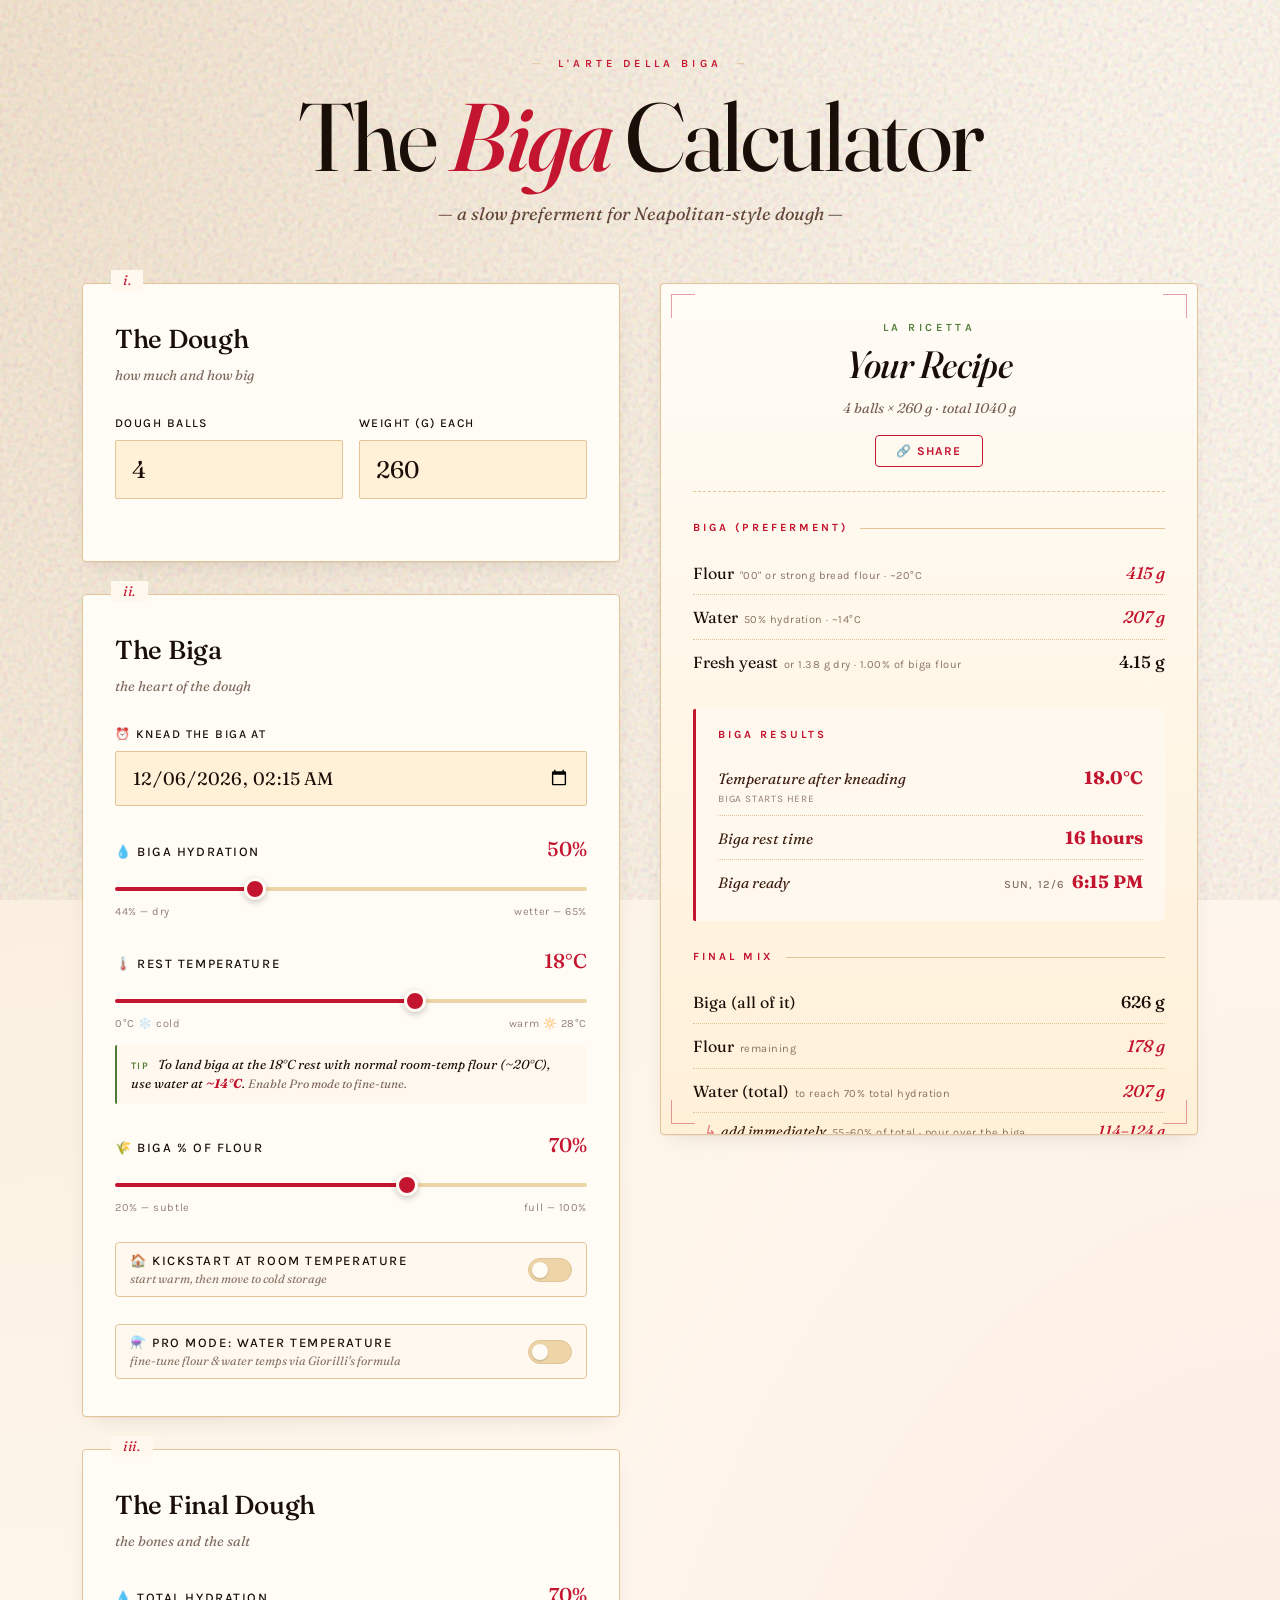
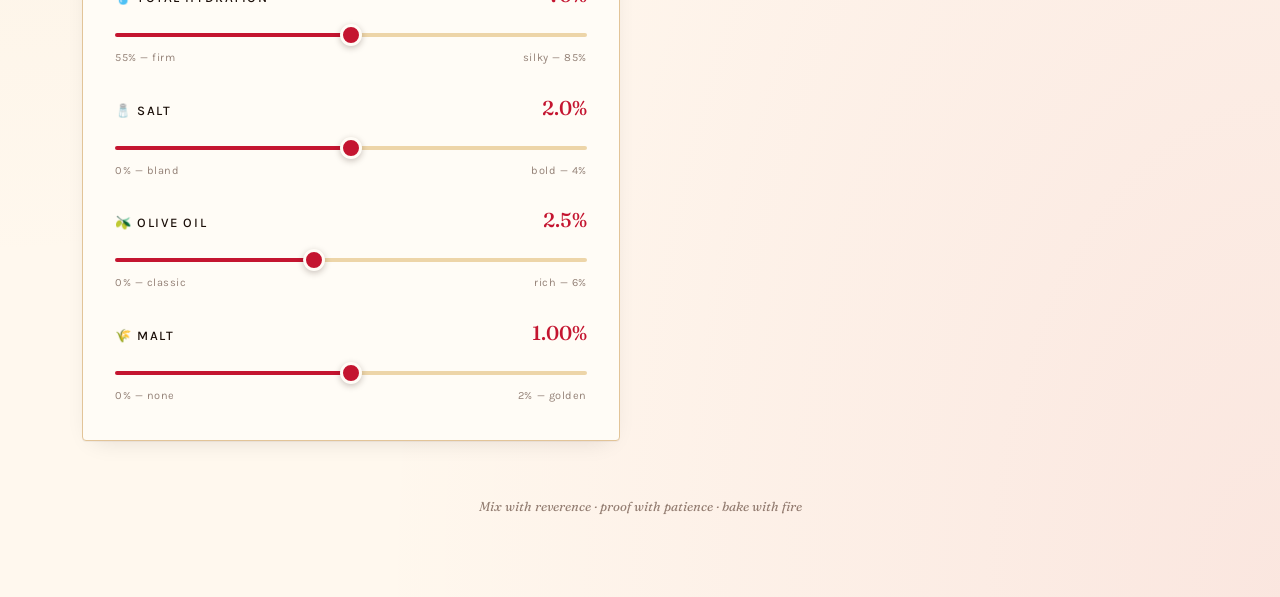
==== index.html @ 3b363340 "Add URL sharing: encode recipe in query string, add Share button - readFromURL() restores all slider" ====
<!DOCTYPE html>
<html lang="en">
<head>
  <meta charset="UTF-8" />
  <meta name="viewport" content="width=device-width, initial-scale=1.0" />
  <title>Biga — Pizza Dough Calculator</title>
  <link rel="preconnect" href="https://fonts.googleapis.com" />
  <link rel="preconnect" href="https://fonts.gstatic.com" crossorigin />
  <link href="https://fonts.googleapis.com/css2?family=Fraunces:ital,opsz,wght@0,9..144,400;0,9..144,500;0,9..144,600;0,9..144,700;0,9..144,900;1,9..144,400&family=Karla:wght@300;400;500;600;700&display=swap" rel="stylesheet" />
  <link rel="stylesheet" href="biga.css" />
</head>
<body>
  <div class="wrap">
    <header>
      <div class="eyebrow">L'Arte della Biga</div>
      <h1>The <em>Biga</em> Calculator</h1>
      <p class="tagline">— a slow preferment for Neapolitan-style dough —</p>
    </header>

    <!-- Mobile tab bar (hidden on desktop) -->
    <div class="mobile-tabs">
      <button class="tab-btn active" data-target="configure">⚙️ Configure</button>
      <button class="tab-btn" data-target="recipe">📋 Recipe</button>
    </div>

    <div class="grid">
      <!-- ============ INPUTS ============ -->
      <div class="tab-pane active" data-pane="configure">
        <!-- Panel 1 -->
        <div class="panel" style="margin-bottom: 32px;">
          <span class="panel-number">i.</span>
          <h2 class="panel-title">The Dough</h2>
          <p class="panel-sub">how much and how big</p>
          <div class="number-row">
            <div class="number-field">
              <label for="balls">Dough balls</label>
              <input type="number" id="balls" value="4" min="1" max="100" />
            </div>
            <div class="number-field">
              <label for="ballWeight">Weight (g) each</label>
              <input type="number" id="ballWeight" value="260" min="100" max="500" />
            </div>
          </div>
        </div>

        <!-- Panel 2 -->
        <div class="panel" style="margin-bottom: 32px;">
          <span class="panel-number">ii.</span>
          <h2 class="panel-title">The Biga</h2>
          <p class="panel-sub">the heart of the dough</p>

          <div class="datetime-field">
            <label for="startTime">⏰ Knead the biga at</label>
            <input type="datetime-local" id="startTime" />
          </div>

          <div class="section">
            <div class="section-label">
              <span class="label-text">💧 Biga Hydration</span>
              <span class="label-value" id="bigaHydVal">50%</span>
            </div>
            <input type="range" id="bigaHyd" min="44" max="65" value="50" step="1" />
            <div class="range-bounds"><span>44% — dry</span><span>wetter — 65%</span></div>
          </div>

          <div class="section">
            <div class="section-label">
              <span class="label-text">🌡️ Rest Temperature</span>
              <span class="label-value" id="tempVal">18°C</span>
            </div>
            <input type="range" id="temp" min="0" max="28" value="18" step="1" />
            <div class="range-bounds"><span>0°C ❄️ cold</span><span>warm 🔆 28°C</span></div>
            <div class="temp-hint" id="tempHint"></div>
          </div>

          <div class="section">
            <div class="section-label">
              <span class="label-text">🌾 Biga % of Flour</span>
              <span class="label-value" id="bigaPctVal">70%</span>
            </div>
            <input type="range" id="bigaPct" min="20" max="100" value="70" step="1" />
            <div class="range-bounds"><span>20% — subtle</span><span>full — 100%</span></div>
          </div>

          <!-- Hybrid: kickstart at RT then move to cold -->
          <div class="section">
            <label class="toggle-row" id="useRTRow" for="useRT">
              <span class="toggle-label">
                🏠 Kickstart at room temperature
                <small>start warm, then move to cold storage</small>
              </span>
              <span class="toggle-switch">
                <input type="checkbox" id="useRT" />
                <span class="slider-bg"></span>
              </span>
            </label>

            <div id="rtControls" class="controls-collapse">
              <div class="section">
                <div class="section-label">
                  <span class="label-text">🏠 Room Temperature</span>
                  <span class="label-value" id="rtTempVal">22°C</span>
                </div>
                <input type="range" id="rtTemp" min="18" max="26" value="22" step="1" />
                <div class="range-bounds"><span>18°C — cooler</span><span>warmer — 26°C</span></div>
              </div>
              <div class="section">
                <div class="section-label">
                  <span class="label-text">⏱️ Hours at Room Temp</span>
                  <span class="label-value" id="rtHoursVal">1.0 h</span>
                </div>
                <input type="range" id="rtHours" min="0.5" max="12" value="1" step="0.5" />
                <div class="range-bounds"><span>30 min — quick</span><span>all night — 12 h</span></div>
              </div>
            </div>
          </div>

          <!-- Pro mode: water temperature (Giorilli formula) -->
          <div class="section">
            <label class="toggle-row pro" id="useProRow" for="usePro">
              <span class="toggle-label">
                ⚗️ Pro mode: water temperature
                <small>fine-tune flour &amp; water temps via Giorilli's formula</small>
              </span>
              <span class="toggle-switch pro">
                <input type="checkbox" id="usePro" />
                <span class="slider-bg"></span>
              </span>
            </label>

            <div id="proControls" class="controls-collapse pro">
              <div class="section">
                <div class="section-label">
                  <span class="label-text">🌡️ Flour Temperature</span>
                  <span class="label-value" id="flourTempVal">20°C</span>
                </div>
                <input type="range" id="flourTemp" min="0" max="30" value="20" step="1" />
                <div class="range-bounds"><span>0°C ❄️</span><span>☀️ 30°C</span></div>
              </div>
              <div class="section">
                <div class="section-label">
                  <span class="label-text">💧 Water Temperature</span>
                  <span class="label-value" id="waterTempVal">17°C</span>
                </div>
                <input type="range" id="waterTemp" min="0" max="40" value="17" step="1" />
                <div class="range-bounds"><span>0°C ❄️ icy</span><span>warm ♨️ 40°C</span></div>
              </div>
              <div class="section">
                <div class="section-label">
                  <span class="label-text">🫧 Fresh Yeast</span>
                  <span class="label-value" id="yeastPctVal">1.0%</span>
                </div>
                <input type="range" id="yeastPct" min="0.3" max="2.0" value="1.0" step="0.05" />
                <div class="range-bounds"><span>0.3% — slow</span><span>active — 2.0%</span></div>
              </div>
              <div class="pro-readout" id="proReadout"></div>
            </div>
          </div>
        </div>

        <!-- Biga Results Preview -->
        <div class="biga-preview">
          <div class="biga-results-title">Biga Results</div>
          <div id="bigaPreviewContent"></div>
        </div>

        <!-- Panel 3 -->
        <div class="panel">
          <span class="panel-number">iii.</span>
          <h2 class="panel-title">The Final Dough</h2>
          <p class="panel-sub">the bones and the salt</p>

          <div class="section">
            <div class="section-label">
              <span class="label-text">💧 Total Hydration</span>
              <span class="label-value" id="totalHydVal">70%</span>
            </div>
            <input type="range" id="totalHyd" min="55" max="85" value="70" step="1" />
            <div class="range-bounds"><span>55% — firm</span><span>silky — 85%</span></div>
          </div>

          <div class="section">
            <div class="section-label">
              <span class="label-text">🧂 Salt</span>
              <span class="label-value" id="saltVal">2.0%</span>
            </div>
            <input type="range" id="salt" min="0" max="4" value="2" step="0.1" />
            <div class="range-bounds"><span>0% — bland</span><span>bold — 4%</span></div>
          </div>

          <div class="section">
            <div class="section-label">
              <span class="label-text">🫒 Olive Oil</span>
              <span class="label-value" id="oilVal">2.5%</span>
            </div>
            <input type="range" id="oil" min="0" max="6" value="2.5" step="0.1" />
            <div class="range-bounds"><span>0% — classic</span><span>rich — 6%</span></div>
          </div>

          <div class="section">
            <div class="section-label">
              <span class="label-text">🌾 Malt</span>
              <span class="label-value" id="maltVal">1.00%</span>
            </div>
            <input type="range" id="malt" min="0" max="2" value="1" step="0.05" />
            <div class="range-bounds"><span>0% — none</span><span>2% — golden</span></div>
          </div>
        </div>
      </div>

      <!-- ============ RECIPE OUTPUT ============ -->
      <div class="recipe tab-pane" data-pane="recipe">
        <span class="ornament tl"></span>
        <span class="ornament tr"></span>
        <span class="ornament bl"></span>
        <span class="ornament br"></span>

        <div class="recipe-header">
          <div class="recipe-eyebrow">La Ricetta</div>
          <div class="recipe-title">Your Recipe</div>
          <div class="recipe-meta" id="recipeMeta">4 balls × 260 g · total 1040 g</div>
          <button class="share-btn" id="shareBtn">🔗 Share</button>
        </div>

        <div class="ingredient-group">
          <div class="group-title">Biga (preferment)</div>
          <div id="bigaList"></div>
        </div>

        <div class="biga-results">
          <div class="biga-results-title">Biga Results</div>
          <div id="bigaResultsContent"></div>
        </div>

        <div class="ingredient-group">
          <div class="group-title">Final Mix</div>
          <div id="finalList"></div>
        </div>

        <div class="timeline">
          <div class="timeline-title">⌁ The Timeline ⌁</div>
          <div id="schedule"></div>
        </div>
      </div>
    </div>

    <footer>
      Mix with reverence · proof with patience · bake with fire
    </footer>
  </div>

  <script src="biga-calc.js"></script>
  <script src="biga.js"></script>
</body>
</html>
---- biga.css ----
:root {
  --cream:        #FFF8EE;
  --cream-soft:   #FFF0D8;
  --paper:        #FFFCF6;
  --espresso:     #1A0E08;
  --espresso-2:   #3D1E10;
  --terracotta:   #C41530;
  --terracotta-d: #9C0E22;
  --olive:        #4E7A35;
  --olive-d:      #3A5C28;
  --tan:          #D4A870;
  --tan-light:    #EDD5A8;
  --rule:         #E2C498;
  --shadow:       0 1px 0 rgba(26, 14, 8, .04), 0 8px 24px -12px rgba(26, 14, 8, .16);
}

* { box-sizing: border-box; margin: 0; padding: 0; }

html, body {
  background: var(--cream);
  color: var(--espresso);
  font-family: 'Karla', sans-serif;
  font-size: 16px;
  line-height: 1.5;
  min-height: 100vh;
  background-image:
    radial-gradient(ellipse at top left, rgba(212, 168, 112, .22), transparent 60%),
    radial-gradient(ellipse at bottom right, rgba(196, 21, 48, .08), transparent 50%);
}

body::before {
  content: '';
  position: fixed;
  inset: 0;
  pointer-events: none;
  z-index: 1;
  background-image: url("data:image/svg+xml,%3Csvg viewBox='0 0 200 200' xmlns='http://www.w3.org/2000/svg'%3E%3Cfilter id='n'%3E%3CfeTurbulence type='fractalNoise' baseFrequency='0.9' numOctaves='2'/%3E%3CfeColorMatrix values='0 0 0 0 0.16 0 0 0 0 0.09 0 0 0 0 0.06 0 0 0 0 0.08 0'/%3E%3C/filter%3E%3Crect width='100%25' height='100%25' filter='url(%23n)'/%3E%3C/svg%3E");
  opacity: .3;
  mix-blend-mode: multiply;
}

.wrap {
  position: relative; z-index: 2;
  max-width: 1180px; margin: 0 auto;
  padding: 56px 32px 80px;
}

/* ---------- Masthead ---------- */
header { text-align: center; margin-bottom: 56px; position: relative; }

.eyebrow {
  font-family: 'Karla', sans-serif;
  font-size: 11px; font-weight: 600;
  letter-spacing: .38em; text-transform: uppercase;
  color: var(--terracotta); margin-bottom: 18px;
}
.eyebrow::before, .eyebrow::after { content: '—'; margin: 0 14px; color: var(--rule); }

h1 {
  font-family: 'Fraunces', serif;
  font-weight: 400;
  font-size: clamp(48px, 8vw, 96px);
  line-height: .95; letter-spacing: -.025em;
  font-variation-settings: 'opsz' 144;
}
h1 em {
  font-style: italic; font-weight: 500;
  color: var(--terracotta);
  font-variation-settings: 'opsz' 144;
}

.tagline {
  font-family: 'Fraunces', serif; font-style: italic;
  font-size: 18px; color: var(--espresso-2);
  margin-top: 18px; opacity: .8;
}

/* ---------- Layout ---------- */
.grid {
  display: grid; grid-template-columns: 1fr 1fr;
  gap: 40px; align-items: start;
}
@media (max-width: 880px) {
  .grid { grid-template-columns: 1fr; gap: 32px; }
  .wrap { padding: 40px 20px 60px; }
  /* Pull the wrap flush to the top so the sticky tab bar meets the edge */
  .wrap { padding-top: 0; }
}

/* ---------- Panels ---------- */
.panel {
  background: var(--paper);
  border: 1px solid var(--rule);
  border-radius: 4px;
  padding: 36px 32px;
  box-shadow: var(--shadow);
  position: relative;
}
.panel-number {
  position: absolute; top: -14px; left: 28px;
  background: var(--cream); padding: 0 12px;
  font-family: 'Fraunces', serif; font-style: italic;
  font-size: 14px; color: var(--terracotta); letter-spacing: .05em;
}
.panel-title {
  font-family: 'Fraunces', serif; font-weight: 500;
  font-size: 26px; letter-spacing: -.01em; margin-bottom: 6px;
}
.panel-sub {
  font-family: 'Fraunces', serif; font-style: italic;
  font-size: 14px; color: var(--espresso-2);
  opacity: .65; margin-bottom: 28px;
}
.section { margin-bottom: 26px; }
.section:last-child { margin-bottom: 0; }
.section-label {
  display: flex; justify-content: space-between; align-items: baseline;
  margin-bottom: 10px;
}
.label-text {
  font-family: 'Karla', sans-serif; font-weight: 500;
  font-size: 13px; text-transform: uppercase; letter-spacing: .12em;
  color: var(--espresso);
}
.label-value {
  font-family: 'Fraunces', serif; font-weight: 500;
  font-size: 20px; color: var(--terracotta);
  font-variation-settings: 'opsz' 18;
}

/* number / datetime inputs */
.number-row {
  display: grid; grid-template-columns: 1fr 1fr;
  gap: 16px; margin-bottom: 26px;
}
.number-field label, .datetime-field label {
  display: block;
  font-family: 'Karla', sans-serif; font-weight: 500;
  font-size: 12px; text-transform: uppercase; letter-spacing: .12em;
  color: var(--espresso); margin-bottom: 8px;
}
.number-field input, .datetime-field input {
  width: 100%;
  background: var(--cream-soft);
  border: 1px solid var(--rule);
  border-radius: 2px;
  padding: 14px 16px;
  font-family: 'Fraunces', serif;
  color: var(--espresso);
  transition: border-color .2s, background .2s;
  color-scheme: light;
}
.number-field input { font-size: 24px; font-variation-settings: 'opsz' 24; }
.datetime-field { margin-bottom: 28px; }
.datetime-field input { font-size: 18px; font-variation-settings: 'opsz' 18; }
.number-field input:focus, .datetime-field input:focus {
  outline: none; border-color: var(--terracotta); background: var(--paper);
}

/* sliders */
input[type="range"] {
  -webkit-appearance: none; appearance: none;
  width: 100%; height: 4px;
  background: linear-gradient(
    to right,
    var(--terracotta) 0%,
    var(--terracotta) var(--fill, 50%),
    var(--tan-light) var(--fill, 50%),
    var(--tan-light) 100%
  );
  border-radius: 2px;
  outline: none; cursor: pointer;
}
input[type="range"]::-webkit-slider-thumb {
  -webkit-appearance: none; appearance: none;
  width: 22px; height: 22px; border-radius: 50%;
  background: var(--terracotta); border: 3px solid var(--paper);
  box-shadow: 0 2px 6px rgba(42, 24, 16, .25);
  cursor: grab; transition: transform .15s;
}
input[type="range"]::-webkit-slider-thumb:active { cursor: grabbing; transform: scale(1.12); }
input[type="range"]::-moz-range-thumb {
  width: 22px; height: 22px; border-radius: 50%;
  background: var(--terracotta); border: 3px solid var(--paper);
  box-shadow: 0 2px 6px rgba(42, 24, 16, .25); cursor: grab;
}
.range-bounds {
  display: flex; justify-content: space-between; margin-top: 6px;
  font-family: 'Karla', sans-serif; font-size: 11px;
  color: var(--espresso-2); opacity: .55; letter-spacing: .05em;
}

/* ---------- Toggle switches ---------- */
.toggle-row {
  display: flex; justify-content: space-between; align-items: center;
  padding: 10px 14px;
  background: var(--cream);
  border: 1px solid var(--rule);
  border-radius: 4px;
  cursor: pointer;
  margin-bottom: 0;
  transition: background .2s, border-color .2s;
}
.toggle-row:hover { background: var(--cream-soft); }
.toggle-row.is-on {
  background: var(--cream-soft);
  border-color: var(--terracotta);
  border-bottom-left-radius: 0;
  border-bottom-right-radius: 0;
  border-bottom: 1px dotted var(--rule);
}
.toggle-row.pro.is-on {
  border-color: var(--olive);
}
.toggle-label {
  font-family: 'Karla', sans-serif; font-weight: 500;
  font-size: 13px; text-transform: uppercase; letter-spacing: .12em;
  color: var(--espresso); pointer-events: none; line-height: 1.2;
}
.toggle-label small {
  display: block;
  font-family: 'Fraunces', serif; font-style: italic;
  text-transform: none; letter-spacing: 0; font-weight: 400;
  font-size: 12px; color: var(--espresso-2); opacity: .6;
  margin-top: 3px;
}
.toggle-switch {
  position: relative; display: inline-block;
  width: 44px; height: 24px; flex-shrink: 0;
}
.toggle-switch input { opacity: 0; width: 0; height: 0; }
.toggle-switch .slider-bg {
  position: absolute; inset: 0;
  background: var(--tan-light);
  border: 1px solid var(--rule);
  border-radius: 24px;
  cursor: pointer;
  transition: background .25s, border-color .25s;
}
.toggle-switch .slider-bg::before {
  content: ''; position: absolute;
  height: 16px; width: 16px;
  left: 3px; top: 3px;
  background: var(--paper);
  border-radius: 50%;
  transition: transform .25s;
  box-shadow: 0 1px 2px rgba(0, 0, 0, .2);
}
.toggle-switch input:checked + .slider-bg {
  background: var(--terracotta);
  border-color: var(--terracotta-d);
}
.toggle-switch.pro input:checked + .slider-bg {
  background: var(--olive);
  border-color: var(--olive-d);
}
.toggle-switch input:checked + .slider-bg::before {
  transform: translateX(20px);
}

.controls-collapse {
  max-height: 0;
  overflow: hidden;
  opacity: 0;
  transition: max-height .35s ease, opacity .25s ease, padding .25s, margin .25s, border .25s;
  border: 1px solid transparent;
  border-top: none;
  margin-top: 0;
}
.controls-collapse.visible {
  max-height: 800px;
  opacity: 1;
  padding: 16px 18px 14px;
  background: var(--cream-soft);
  border: 1px solid var(--terracotta);
  border-top: none;
  border-bottom-left-radius: 4px;
  border-bottom-right-radius: 4px;
}
.controls-collapse.pro.visible {
  border-color: var(--olive);
}
.controls-collapse .section { margin-bottom: 16px; }
.controls-collapse .section:last-child { margin-bottom: 0; }

/* Pro mode readout */
.pro-readout {
  background: var(--paper);
  border-left: 2px solid var(--olive);
  padding: 14px 16px;
  border-radius: 2px;
  font-family: 'Fraunces', serif;
  font-size: 13px;
  color: var(--espresso);
  line-height: 1.55;
}
.pro-readout .label {
  font-family: 'Karla', sans-serif;
  font-weight: 600;
  font-size: 10px;
  text-transform: uppercase;
  letter-spacing: .12em;
  color: var(--olive);
  display: block;
  margin-bottom: 2px;
}
.pro-readout .value {
  font-weight: 600;
  color: var(--terracotta);
  font-style: italic;
}
.pro-readout .note {
  font-size: 12px;
  font-style: italic;
  color: var(--espresso-2);
  opacity: .8;
}
.pro-readout > div + div {
  margin-top: 10px;
  padding-top: 10px;
  border-top: 1px dotted var(--rule);
}

/* Inline tip under Rest Temp (visible when Pro mode is off) */
.temp-hint {
  margin-top: 12px;
  padding: 10px 14px;
  background: var(--cream);
  border-left: 2px solid var(--olive);
  border-radius: 2px;
  font-family: 'Fraunces', serif;
  font-style: italic;
  font-size: 13px;
  color: var(--espresso);
  line-height: 1.5;
}
.temp-hint .label {
  font-family: 'Karla', sans-serif;
  font-weight: 600;
  font-size: 10px;
  text-transform: uppercase;
  letter-spacing: .14em;
  color: var(--olive);
  margin-right: 6px;
  font-style: normal;
}
.temp-hint .value {
  font-weight: 700;
  color: var(--terracotta);
  font-style: italic;
}
.temp-hint .muted {
  color: var(--espresso-2);
  opacity: .65;
  font-size: 12px;
}

/* ---------- Recipe Card ---------- */
.recipe {
  background: linear-gradient(180deg, var(--paper) 0%, var(--cream-soft) 100%);
  border: 1px solid var(--rule);
  border-radius: 4px;
  padding: 36px 32px;
  box-shadow: var(--shadow);
  position: sticky; top: 24px;
  max-height: calc(100vh - 48px);
  overflow-y: auto;
  overscroll-behavior: contain;
}
.recipe::-webkit-scrollbar       { width: 4px; }
.recipe::-webkit-scrollbar-track { background: transparent; }
.recipe::-webkit-scrollbar-thumb { background: var(--tan-light); border-radius: 2px; }
.recipe::-webkit-scrollbar-thumb:hover { background: var(--terracotta); }
@media (max-width: 880px) { .recipe { position: static; max-height: none; overflow-y: visible; } }

.recipe-header {
  text-align: center; padding-bottom: 24px; margin-bottom: 28px;
  border-bottom: 1px dashed var(--rule); position: relative;
}
.recipe-eyebrow {
  font-family: 'Karla', sans-serif; font-size: 11px; font-weight: 600;
  letter-spacing: .32em; text-transform: uppercase;
  color: var(--olive); margin-bottom: 10px;
}
.recipe-title {
  font-family: 'Fraunces', serif; font-style: italic; font-weight: 500;
  font-size: 38px; line-height: 1; letter-spacing: -.015em;
  color: var(--espresso); font-variation-settings: 'opsz' 144;
}
.recipe-meta {
  margin-top: 14px; font-family: 'Fraunces', serif; font-style: italic;
  font-size: 14px; color: var(--espresso-2); opacity: .7;
}
.share-btn {
  margin-top: 16px;
  padding: 8px 20px;
  background: transparent;
  border: 1.5px solid var(--terracotta);
  border-radius: 4px;
  color: var(--terracotta);
  font-family: 'Karla', sans-serif;
  font-size: 12px;
  font-weight: 700;
  letter-spacing: .10em;
  text-transform: uppercase;
  cursor: pointer;
  transition: background .15s, color .15s;
}
.share-btn:hover {
  background: var(--terracotta);
  color: var(--paper);
}

.ingredient-group { margin-bottom: 26px; }
.group-title {
  font-family: 'Karla', sans-serif; font-weight: 700;
  font-size: 11px; text-transform: uppercase; letter-spacing: .28em;
  color: var(--terracotta); margin-bottom: 14px;
  display: flex; align-items: center; gap: 12px;
}
.group-title::after { content: ''; flex: 1; height: 1px; background: var(--rule); }

.ing-row {
  display: flex; justify-content: space-between; align-items: baseline;
  padding: 9px 0; border-bottom: 1px dotted var(--rule);
  font-family: 'Fraunces', serif;
}
.ing-row:last-child { border-bottom: none; }
.ing-name { font-size: 16px; color: var(--espresso); }
.ing-name small {
  font-family: 'Karla', sans-serif; font-style: normal;
  font-size: 11px; color: var(--espresso-2);
  opacity: .6; letter-spacing: .04em; margin-left: 6px;
}
.ing-amount {
  font-weight: 500; font-size: 17px; color: var(--espresso);
  font-variation-settings: 'opsz' 17;
}
.ing-amount em { font-style: italic; color: var(--terracotta); }

/* Sub-rows */
.ing-row.ing-sub {
  padding: 7px 0 7px 28px;
  position: relative;
  border-bottom: 1px dotted var(--rule);
}
.ing-row.ing-sub::before {
  content: '↳'; position: absolute;
  left: 10px; top: 7px;
  color: var(--terracotta); opacity: .55;
  font-family: 'Fraunces', serif; font-style: italic; font-size: 15px;
}
.ing-row.ing-sub .ing-name {
  font-size: 14px; color: var(--espresso-2); font-style: italic;
}
.ing-row.ing-sub .ing-name small { font-style: normal; }
.ing-row.ing-sub .ing-amount { font-size: 15px; }

/* ---------- Biga Results blocks ---------- */
.biga-results, .biga-preview {
  border-left: 3px solid var(--terracotta);
  border-radius: 2px;
  padding: 18px 22px;
}
.biga-results { background: var(--cream); margin-bottom: 28px; }
.biga-preview {
  background: var(--paper);
  border: 1px solid var(--rule);
  border-left: 3px solid var(--terracotta);
  border-radius: 4px;
  margin-bottom: 32px;
  box-shadow: var(--shadow);
}
.biga-results-title {
  font-family: 'Karla', sans-serif; font-weight: 700;
  font-size: 11px; text-transform: uppercase; letter-spacing: .28em;
  color: var(--terracotta); margin-bottom: 12px;
}
.biga-results-row {
  display: flex; justify-content: space-between; align-items: baseline;
  padding: 8px 0;
}
.biga-results-row + .biga-results-row {
  border-top: 1px dotted var(--rule);
}
.biga-results-row.is-total {
  border-top: 1px solid var(--rule);
  margin-top: 4px;
  padding-top: 12px;
}
.br-label {
  font-family: 'Fraunces', serif; font-style: italic;
  font-size: 15px; color: var(--espresso-2);
}
.br-label small {
  font-family: 'Karla', sans-serif; font-style: normal;
  font-size: 10px; color: var(--espresso-2);
  opacity: .55; letter-spacing: .08em; text-transform: uppercase;
  display: block; margin-top: 2px;
}
.br-value {
  font-family: 'Fraunces', serif; font-weight: 500;
  font-size: 18px; color: var(--espresso);
  font-variation-settings: 'opsz' 18; text-align: right;
}
.br-value .strong { font-weight: 700; color: var(--terracotta); }
.br-value .muted {
  font-family: 'Karla', sans-serif; font-size: 11px;
  color: var(--espresso-2); opacity: .65;
  text-transform: uppercase; letter-spacing: .1em;
  margin-right: 4px;
}

/* Timeline */
.timeline {
  background: var(--cream);
  border: 1px dashed var(--rule);
  border-radius: 4px;
  padding: 22px 24px;
  margin-top: 8px;
}
.timeline-title {
  font-family: 'Karla', sans-serif; font-weight: 700;
  font-size: 11px; text-transform: uppercase; letter-spacing: .28em;
  color: var(--olive); margin-bottom: 14px; text-align: center;
}
.step {
  display: grid; grid-template-columns: 28px 1fr auto;
  gap: 12px; padding: 12px 0; align-items: baseline;
}
.step + .step { border-top: 1px dotted var(--rule); }
.step-num {
  font-size: 20px;
  line-height: 1;
  text-align: center;
  padding-top: 1px;
}
.step-text {
  font-family: 'Fraunces', serif; font-size: 14.5px;
  color: var(--espresso); line-height: 1.45;
}
.step-time { text-align: right; white-space: nowrap; line-height: 1.3; }
.step-time .day {
  display: block;
  font-family: 'Karla', sans-serif; font-size: 10px; font-weight: 600;
  text-transform: uppercase; letter-spacing: .12em;
  color: var(--olive);
}
.step-time .clock {
  display: block;
  font-family: 'Fraunces', serif; font-weight: 600;
  font-size: 15px; color: var(--espresso);
  font-variation-settings: 'opsz' 15;
}

footer {
  text-align: center; margin-top: 56px;
  font-family: 'Fraunces', serif; font-style: italic;
  font-size: 13px; color: var(--espresso-2); opacity: .55;
}

/* ---------- Mobile tabs ---------- */
.mobile-tabs { display: none; }

/* Hide the left-column biga-preview on desktop — the sticky card already shows it */
@media (min-width: 881px) {
  .biga-preview { display: none; }
}

@media (max-width: 880px) {
  /* Shrink the header and add top padding (wrap has none, header sits below sticky tab) */
  header { margin-bottom: 28px; padding-top: 24px; }
  h1 { font-size: clamp(36px, 10vw, 96px); line-height: 1; }
  .eyebrow { margin-bottom: 10px; }
  .tagline { font-size: 15px; margin-top: 10px; }

  /* Tab bar — sticky at top on mobile */
  .mobile-tabs {
    display: flex;
    position: sticky;
    top: 0;
    z-index: 100;
    margin-bottom: 24px;
    border: 1px solid var(--rule);
    border-radius: 0 0 6px 6px;   /* flat top when stuck to edge */
    border-top: none;
    overflow: hidden;
    box-shadow: 0 2px 8px rgba(26, 14, 8, .12);
  }
  .tab-btn {
    flex: 1;
    padding: 14px 12px;
    background: var(--paper);
    border: none;
    font-family: 'Karla', sans-serif;
    font-weight: 600;
    font-size: 13px;
    text-transform: uppercase;
    letter-spacing: .10em;
    color: var(--espresso-2);
    cursor: pointer;
    transition: background .2s, color .2s;
    -webkit-tap-highlight-color: transparent;
  }
  .tab-btn + .tab-btn { border-left: 1px solid var(--rule); }
  .tab-btn.active { background: var(--terracotta); color: var(--paper); }

  /* Show/hide panes */
  .tab-pane { display: none !important; }
  .tab-pane.active { display: block !important; }

  /* Recipe card: remove desktop sticky/scroll styles */
  .recipe { max-height: none; overflow-y: visible; }

  /* Timeline steps: stack time below text on narrow screens */
  .step { grid-template-columns: 28px 1fr; grid-template-rows: auto auto; }
  .step-time {
    grid-column: 2;
    text-align: left;
    display: flex; gap: 8px; align-items: baseline;
    margin-top: 2px;
  }
  .step-time .day { display: inline; }
  .step-time .clock { font-size: 13px; }

  /* Tighter panel padding */
  .panel { padding: 28px 20px; }

  /* Compact toggle rows on mobile */
  .toggle-row { padding: 8px 12px; }
  .toggle-label { font-size: 12px; letter-spacing: .08em; }
  .toggle-label small { display: none; }   /* hide subtitle — emoji + title is enough */

  /* Compact expanded sections on mobile */
  .controls-collapse.visible { padding: 12px 14px 10px; }
  .controls-collapse .section { margin-bottom: 12px; }

  /* Smaller value readout inside collapsed sections */
  .controls-collapse .label-value { font-size: 17px; }
}

/* corner ornaments */
.ornament {
  position: absolute; width: 24px; height: 24px;
  border: 1px solid var(--terracotta); opacity: .4;
}
.ornament.tl { top: 10px; left: 10px; border-right: none; border-bottom: none; }
.ornament.tr { top: 10px; right: 10px; border-left: none; border-bottom: none; }
.ornament.bl { bottom: 10px; left: 10px; border-right: none; border-top: none; }
.ornament.br { bottom: 10px; right: 10px; border-left: none; border-top: none; }
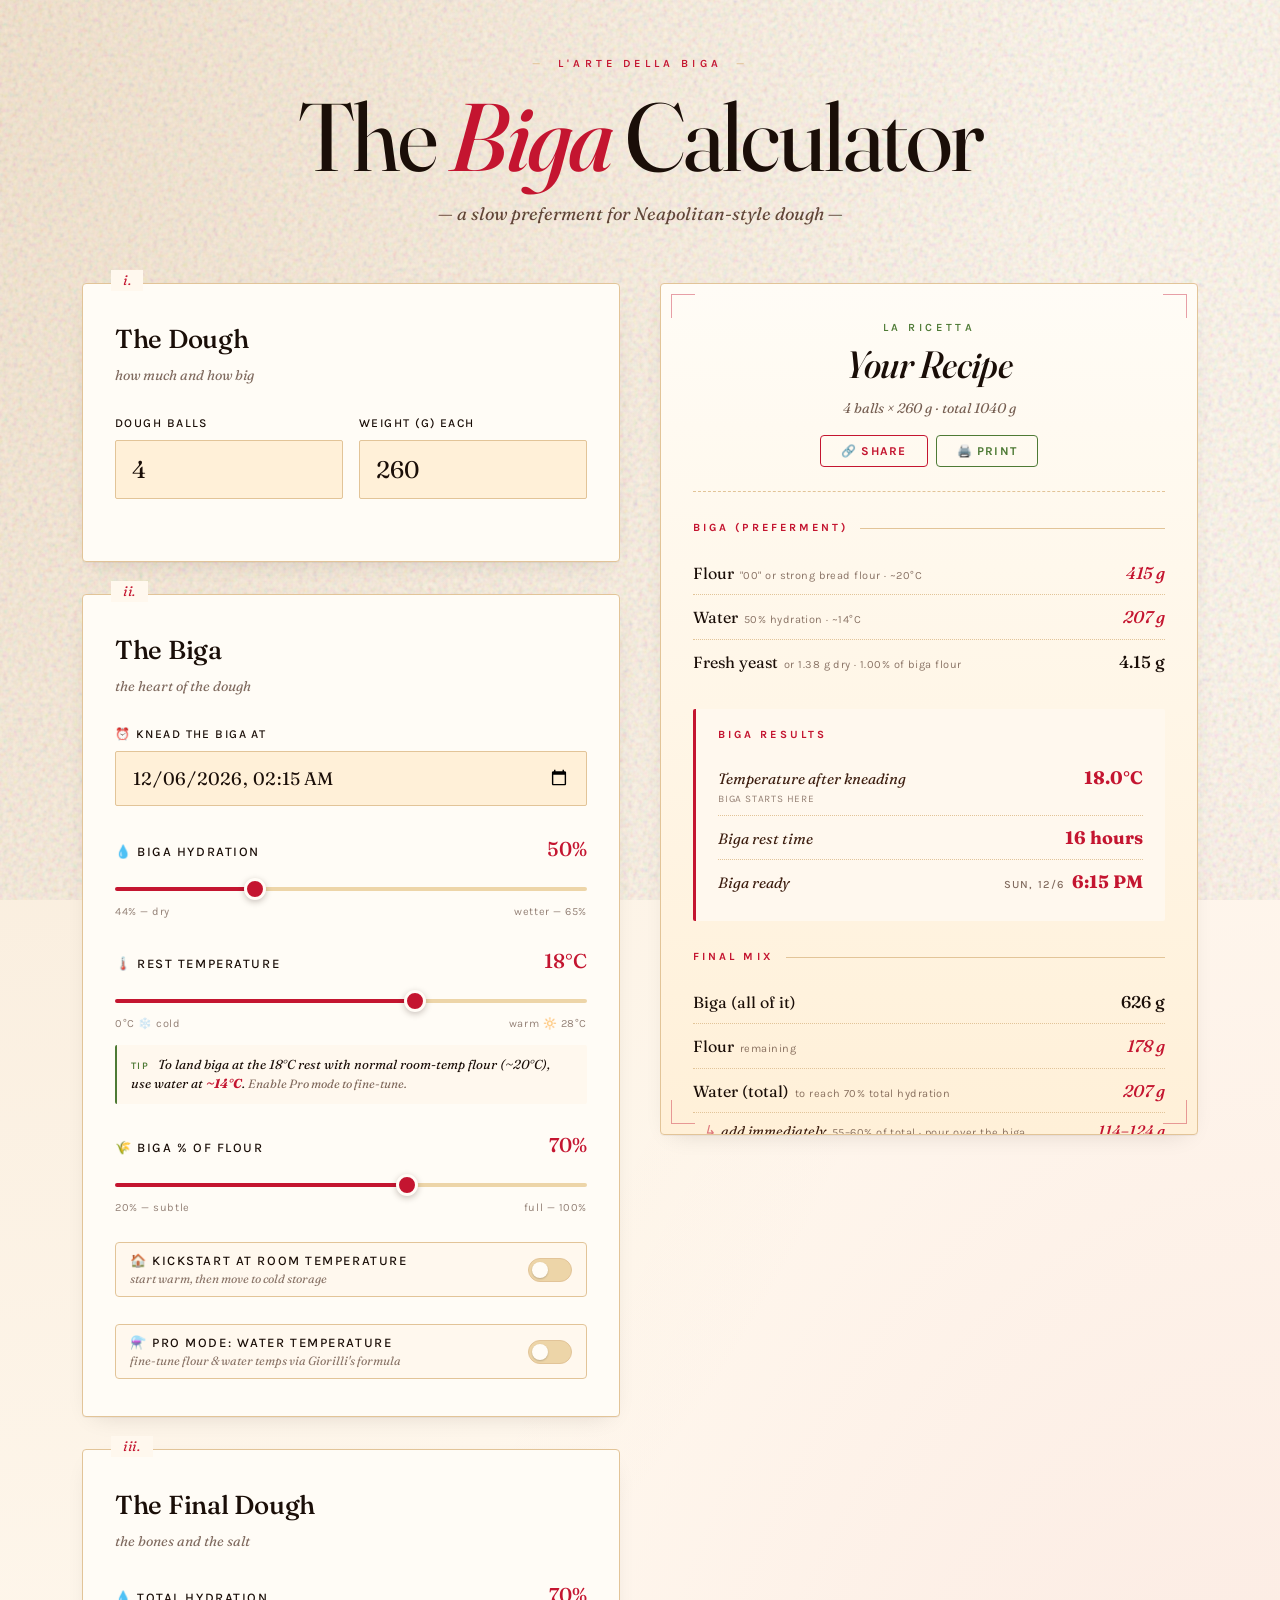
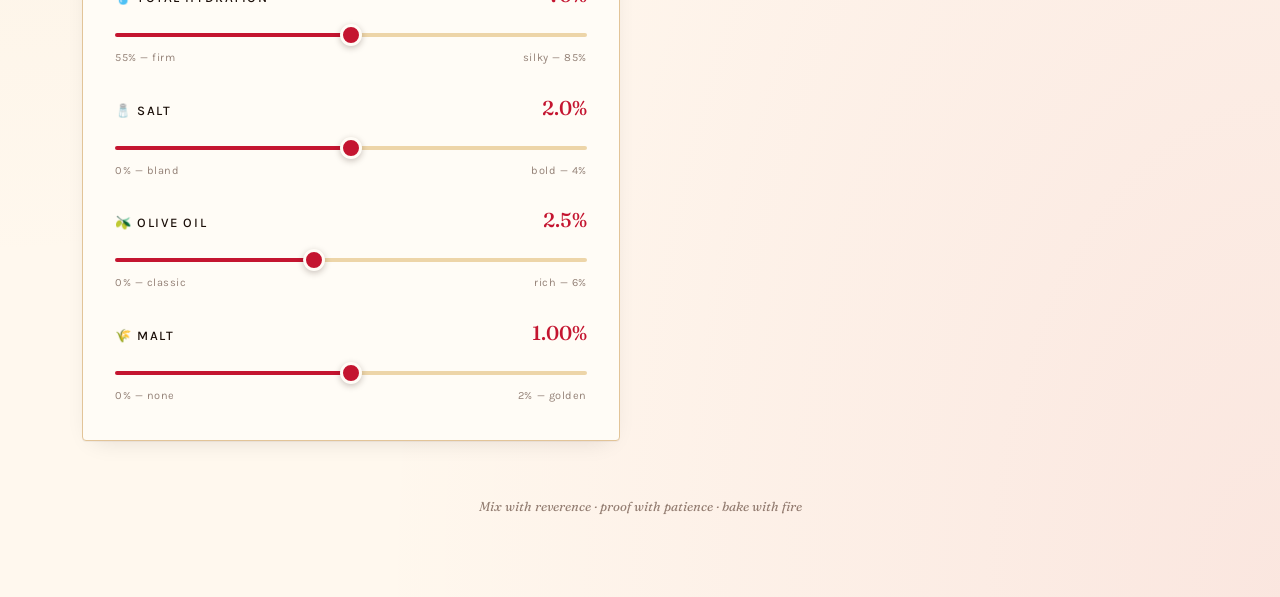
==== commit 3d7995e5: "Add print stylesheet and Print button - @media print hides all UI chrome (sliders, tabs, header, foo" ====
--- a/index.html
+++ b/index.html
@@ -219,7 +219,10 @@
           <div class="recipe-eyebrow">La Ricetta</div>
           <div class="recipe-title">Your Recipe</div>
           <div class="recipe-meta" id="recipeMeta">4 balls × 260 g · total 1040 g</div>
-          <button class="share-btn" id="shareBtn">🔗 Share</button>
+          <div class="recipe-actions">
+            <button class="share-btn" id="shareBtn">🔗 Share</button>
+            <button class="share-btn print-btn" onclick="window.print()">🖨️ Print</button>
+          </div>
         </div>
 
         <div class="ingredient-group">
--- a/biga.css
+++ b/biga.css
@@ -391,8 +391,13 @@
   margin-top: 14px; font-family: 'Fraunces', serif; font-style: italic;
   font-size: 14px; color: var(--espresso-2); opacity: .7;
 }
+.recipe-actions {
+  display: flex;
+  gap: 8px;
+  justify-content: center;
+  margin-top: 16px;
+}
 .share-btn {
-  margin-top: 16px;
   padding: 8px 20px;
   background: transparent;
   border: 1.5px solid var(--terracotta);
@@ -408,6 +413,14 @@
 }
 .share-btn:hover {
   background: var(--terracotta);
+  color: var(--paper);
+}
+.print-btn {
+  border-color: var(--olive);
+  color: var(--olive);
+}
+.print-btn:hover {
+  background: var(--olive);
   color: var(--paper);
 }
 
@@ -639,6 +652,77 @@
   .controls-collapse .label-value { font-size: 17px; }
 }
 
+/* ---------- Print ---------- */
+@media print {
+  /* ── Reset page chrome ── */
+  html, body {
+    background: white !important;
+    background-image: none !important;
+    color: #1a0e08;
+    font-size: 11pt;
+  }
+  body::before { display: none; }   /* noise texture */
+
+  /* ── Layout: single column, no wrap padding ── */
+  .wrap { padding: 0; max-width: 100%; }
+  .grid { display: block; }
+
+  /* ── Hide everything except the recipe card ── */
+  header              { display: none; }
+  .mobile-tabs        { display: none !important; }
+  .tab-pane[data-pane="configure"] { display: none !important; }
+  .biga-preview       { display: none !important; }
+  footer              { display: none; }
+  .recipe-actions     { display: none; }
+  .ornament           { display: none; }
+
+  /* ── Force recipe pane visible (overrides mobile tab hiding) ── */
+  .tab-pane[data-pane="recipe"] { display: block !important; }
+
+  /* ── Strip card chrome from recipe ── */
+  .recipe {
+    position: static !important;
+    max-height: none !important;
+    overflow-y: visible !important;
+    box-shadow: none !important;
+    border: none !important;
+    padding: 0 !important;
+    background: white !important;
+  }
+
+  /* ── Recipe header ── */
+  .recipe-header {
+    padding-bottom: 14pt;
+    margin-bottom: 18pt;
+  }
+  .recipe-title { font-size: 26pt; }
+  .recipe-meta  { font-size: 10pt; }
+
+  /* ── Ingredient groups: avoid splitting across pages ── */
+  .ingredient-group { page-break-inside: avoid; margin-bottom: 14pt; }
+  .ing-row          { page-break-inside: avoid; }
+
+  /* ── Biga results: keep together ── */
+  .biga-results {
+    page-break-inside: avoid;
+    background: #f7f2ea !important;
+    print-color-adjust: exact;
+    -webkit-print-color-adjust: exact;
+  }
+
+  /* ── Timeline: keep steps together ── */
+  .timeline {
+    background: #f7f2ea !important;
+    print-color-adjust: exact;
+    -webkit-print-color-adjust: exact;
+  }
+  .step          { page-break-inside: avoid; }
+  .timeline-title { page-break-after: avoid; }
+
+  /* ── Suppress URL decoration on links ── */
+  a[href]::after { content: none !important; }
+}
+
 /* corner ornaments */
 .ornament {
   position: absolute; width: 24px; height: 24px;
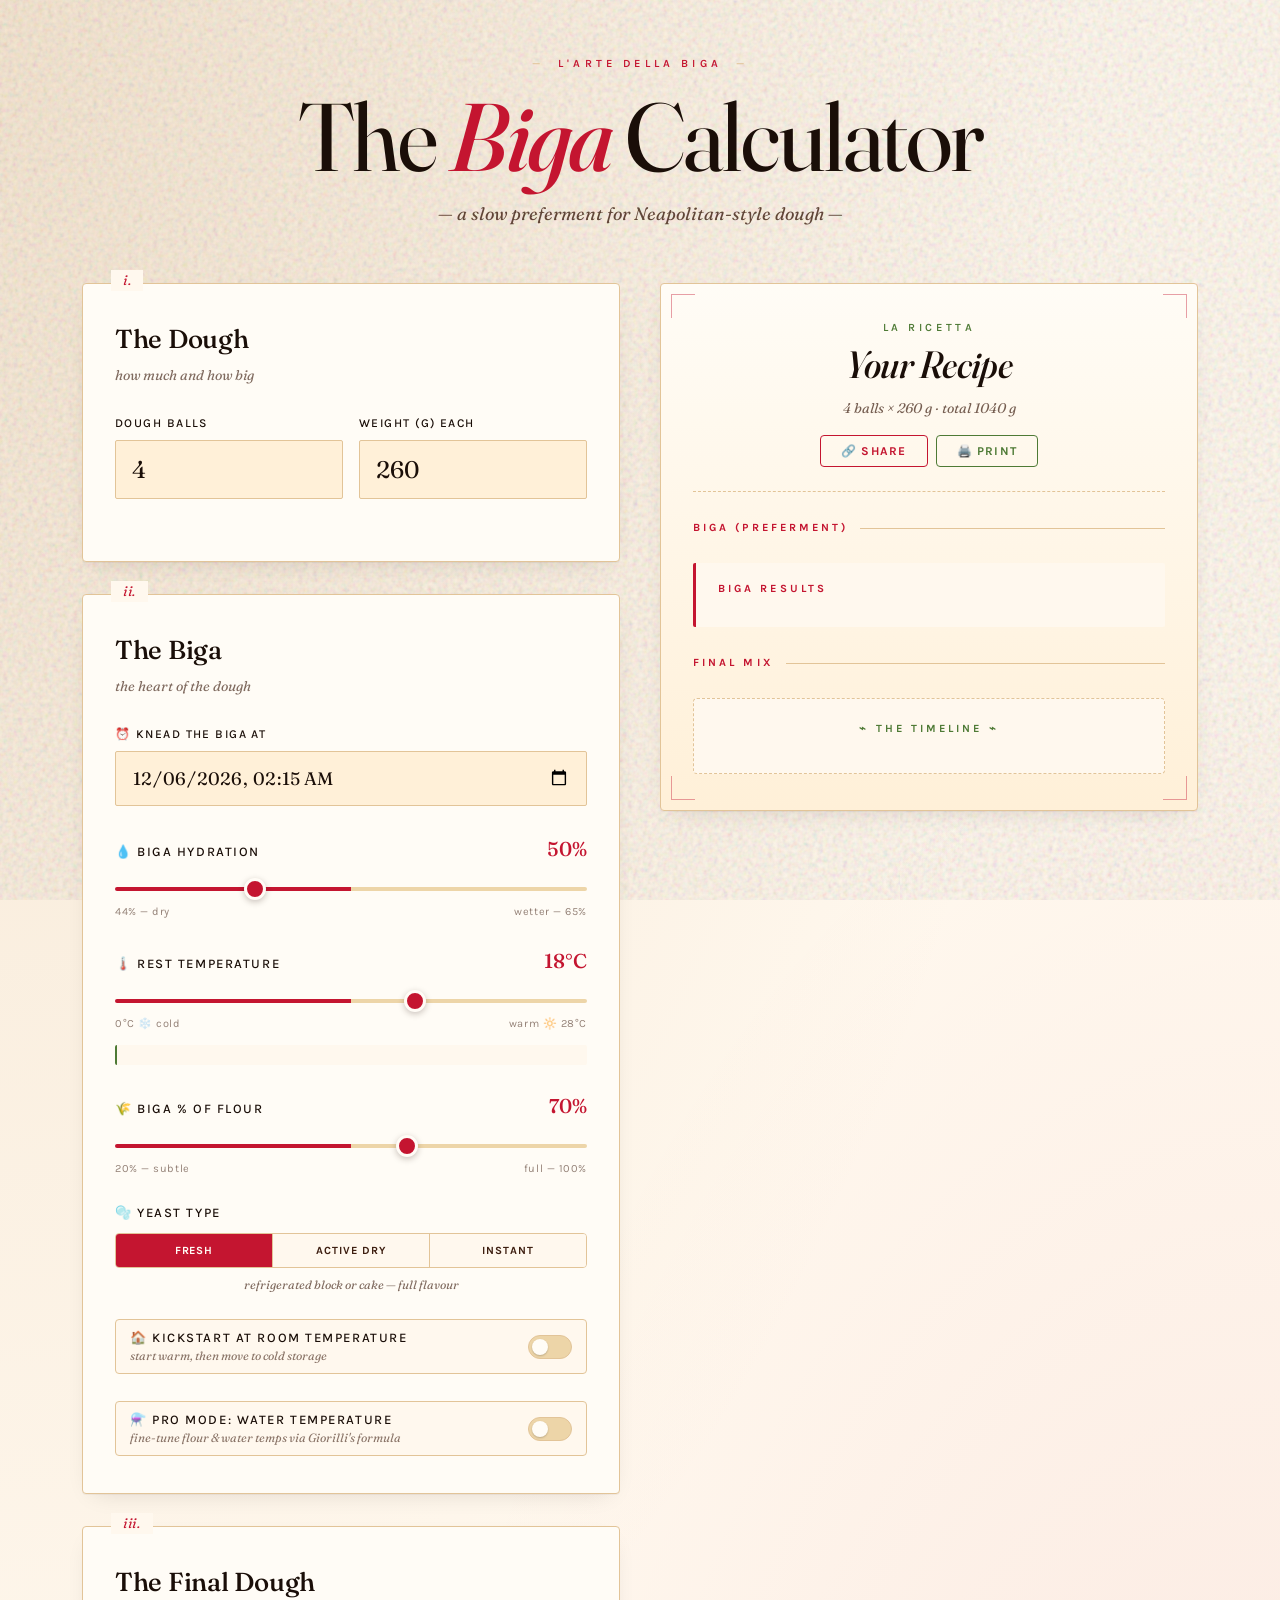
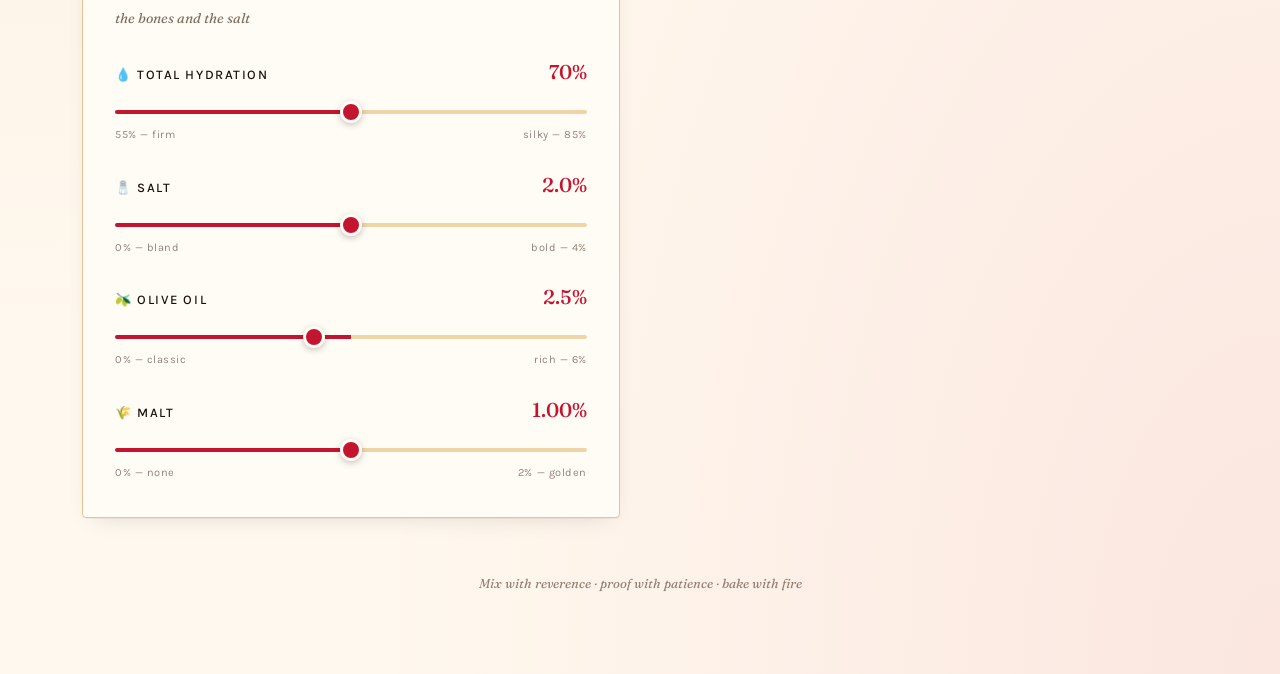
==== commit 8be6438e: "Add yeast type selector: Fresh / Active Dry / Instant - 3-way segmented control in Panel 2 (after Bi" ====
--- a/index.html
+++ b/index.html
@@ -82,6 +82,18 @@
             <div class="range-bounds"><span>20% — subtle</span><span>full — 100%</span></div>
           </div>
 
+          <div class="section">
+            <div class="section-label">
+              <span class="label-text">🫧 Yeast Type</span>
+            </div>
+            <div class="yeast-seg" id="yeastSeg">
+              <button class="seg-btn active" data-yeast="fresh">Fresh</button>
+              <button class="seg-btn" data-yeast="dry">Active Dry</button>
+              <button class="seg-btn" data-yeast="instant">Instant</button>
+            </div>
+            <div class="seg-hint" id="yeastHint">refrigerated block or cake — full flavour</div>
+          </div>
+
           <!-- Hybrid: kickstart at RT then move to cold -->
           <div class="section">
             <label class="toggle-row" id="useRTRow" for="useRT">
--- a/biga.css
+++ b/biga.css
@@ -188,6 +188,45 @@
   display: flex; justify-content: space-between; margin-top: 6px;
   font-family: 'Karla', sans-serif; font-size: 11px;
   color: var(--espresso-2); opacity: .55; letter-spacing: .05em;
+}
+
+/* ---------- Yeast-type segmented control ---------- */
+.yeast-seg {
+  display: flex;
+  border: 1px solid var(--rule);
+  border-radius: 4px;
+  overflow: hidden;
+}
+.seg-btn {
+  flex: 1;
+  padding: 10px 6px;
+  background: var(--cream);
+  border: none;
+  border-right: 1px solid var(--rule);
+  font-family: 'Karla', sans-serif;
+  font-size: 11px;
+  font-weight: 700;
+  text-transform: uppercase;
+  letter-spacing: .09em;
+  color: var(--espresso-2);
+  cursor: pointer;
+  transition: background .15s, color .15s;
+  -webkit-tap-highlight-color: transparent;
+}
+.seg-btn:last-child { border-right: none; }
+.seg-btn.active {
+  background: var(--terracotta);
+  color: var(--paper);
+}
+.seg-hint {
+  font-family: 'Fraunces', serif;
+  font-style: italic;
+  font-size: 12px;
+  color: var(--espresso-2);
+  opacity: .65;
+  margin-top: 9px;
+  text-align: center;
+  line-height: 1.4;
 }
 
 /* ---------- Toggle switches ---------- */
@@ -654,32 +693,36 @@
 
 /* ---------- Print ---------- */
 @media print {
-  /* ── Reset page chrome ── */
+  @page { margin: 1cm; }
+
+  /* ── 1. Strip page chrome ── */
   html, body {
     background: white !important;
     background-image: none !important;
     color: #1a0e08;
-    font-size: 11pt;
+    font-size: 9pt;
   }
   body::before { display: none; }   /* noise texture */
 
-  /* ── Layout: single column, no wrap padding ── */
+  /* ── 2. Flatten outer layout ── */
   .wrap { padding: 0; max-width: 100%; }
   .grid { display: block; }
 
-  /* ── Hide everything except the recipe card ── */
-  header              { display: none; }
-  .mobile-tabs        { display: none !important; }
-  .tab-pane[data-pane="configure"] { display: none !important; }
-  .biga-preview       { display: none !important; }
-  footer              { display: none; }
-  .recipe-actions     { display: none; }
-  .ornament           { display: none; }
-
-  /* ── Force recipe pane visible (overrides mobile tab hiding) ── */
+  /* ── 3. Hide everything that isn't the recipe ──
+     Belt-and-suspenders: target by class AND by position in .grid */
+  header,
+  footer,
+  .mobile-tabs,
+  .recipe-actions,
+  .biga-preview,
+  .ornament,
+  .tab-pane[data-pane="configure"],
+  .grid > :first-child { display: none !important; }
+
+  /* ── 4. Force recipe pane visible (overrides mobile tab hiding) ── */
   .tab-pane[data-pane="recipe"] { display: block !important; }
 
-  /* ── Strip card chrome from recipe ── */
+  /* ── 5. Recipe card: 2-column layout (ingredients | timeline) ── */
   .recipe {
     position: static !important;
     max-height: none !important;
@@ -688,38 +731,75 @@
     border: none !important;
     padding: 0 !important;
     background: white !important;
+    display: grid !important;
+    grid-template-columns: 1fr 1fr;
+    gap: 0 20pt;
+    align-items: start;
   }
 
-  /* ── Recipe header ── */
+  /* ── 6. Grid area assignments ── */
+  .recipe-header    { grid-column: 1 / -1; }
+  .ingredient-group { grid-column: 1; }
+  .biga-results     { grid-column: 1; }
+  .timeline         { grid-column: 2; grid-row: 2 / 99; }
+
+  /* ── 7. Recipe header ── */
   .recipe-header {
-    padding-bottom: 14pt;
-    margin-bottom: 18pt;
+    padding-bottom: 8pt;
+    margin-bottom: 10pt;
+    border-bottom: 0.5pt solid #d4a870;
   }
-  .recipe-title { font-size: 26pt; }
-  .recipe-meta  { font-size: 10pt; }
-
-  /* ── Ingredient groups: avoid splitting across pages ── */
-  .ingredient-group { page-break-inside: avoid; margin-bottom: 14pt; }
-  .ing-row          { page-break-inside: avoid; }
-
-  /* ── Biga results: keep together ── */
+  .recipe-eyebrow { font-size: 6.5pt; margin-bottom: 3pt; }
+  .recipe-title   { font-size: 18pt; }
+  .recipe-meta    { font-size: 7.5pt; margin-top: 3pt; }
+
+  /* ── 8. Ingredient groups ── */
+  .ingredient-group { margin-bottom: 8pt; }
+  .group-title { font-size: 6.5pt; margin-bottom: 5pt; letter-spacing: .18em; }
+  .ing-row     { padding: 3.5pt 0; }
+  .ing-row.ing-sub { padding: 2.5pt 0 2.5pt 14pt; }
+  .ing-name    { font-size: 9pt; }
+  .ing-name small  { font-size: 7pt; }
+  .ing-amount  { font-size: 9.5pt; }
+
+  /* ── 9. Biga results ── */
   .biga-results {
-    page-break-inside: avoid;
+    margin-bottom: 8pt;
+    padding: 7pt 9pt !important;
+    border-left: 2pt solid #c41530 !important;
+    border-radius: 1pt;
     background: #f7f2ea !important;
     print-color-adjust: exact;
     -webkit-print-color-adjust: exact;
   }
-
-  /* ── Timeline: keep steps together ── */
+  .biga-results-title { font-size: 6.5pt; margin-bottom: 4pt; }
+  .biga-results-row   { padding: 3pt 0; }
+  .br-label { font-size: 8.5pt; }
+  .br-value { font-size: 9pt; }
+
+  /* ── 10. Timeline ── */
   .timeline {
+    padding: 9pt 11pt !important;
     background: #f7f2ea !important;
+    border: 0.5pt dashed #d4a870 !important;
+    border-radius: 2pt;
     print-color-adjust: exact;
     -webkit-print-color-adjust: exact;
   }
-  .step          { page-break-inside: avoid; }
-  .timeline-title { page-break-after: avoid; }
-
-  /* ── Suppress URL decoration on links ── */
+  .timeline-title { font-size: 6.5pt; margin-bottom: 7pt; }
+  .step {
+    grid-template-columns: 16pt 1fr auto;
+    gap: 5pt;
+    padding: 4.5pt 0;
+    page-break-inside: avoid;
+  }
+  .step-num    { font-size: 12pt; }
+  .step-text   { font-size: 7.5pt; line-height: 1.35; }
+  .step-time   { line-height: 1.25; }
+  .step-time .day   { font-size: 6pt; }
+  .step-time .clock { font-size: 8.5pt; }
+
+  /* ── 11. No URL decoration on links ── */
   a[href]::after { content: none !important; }
 }
 
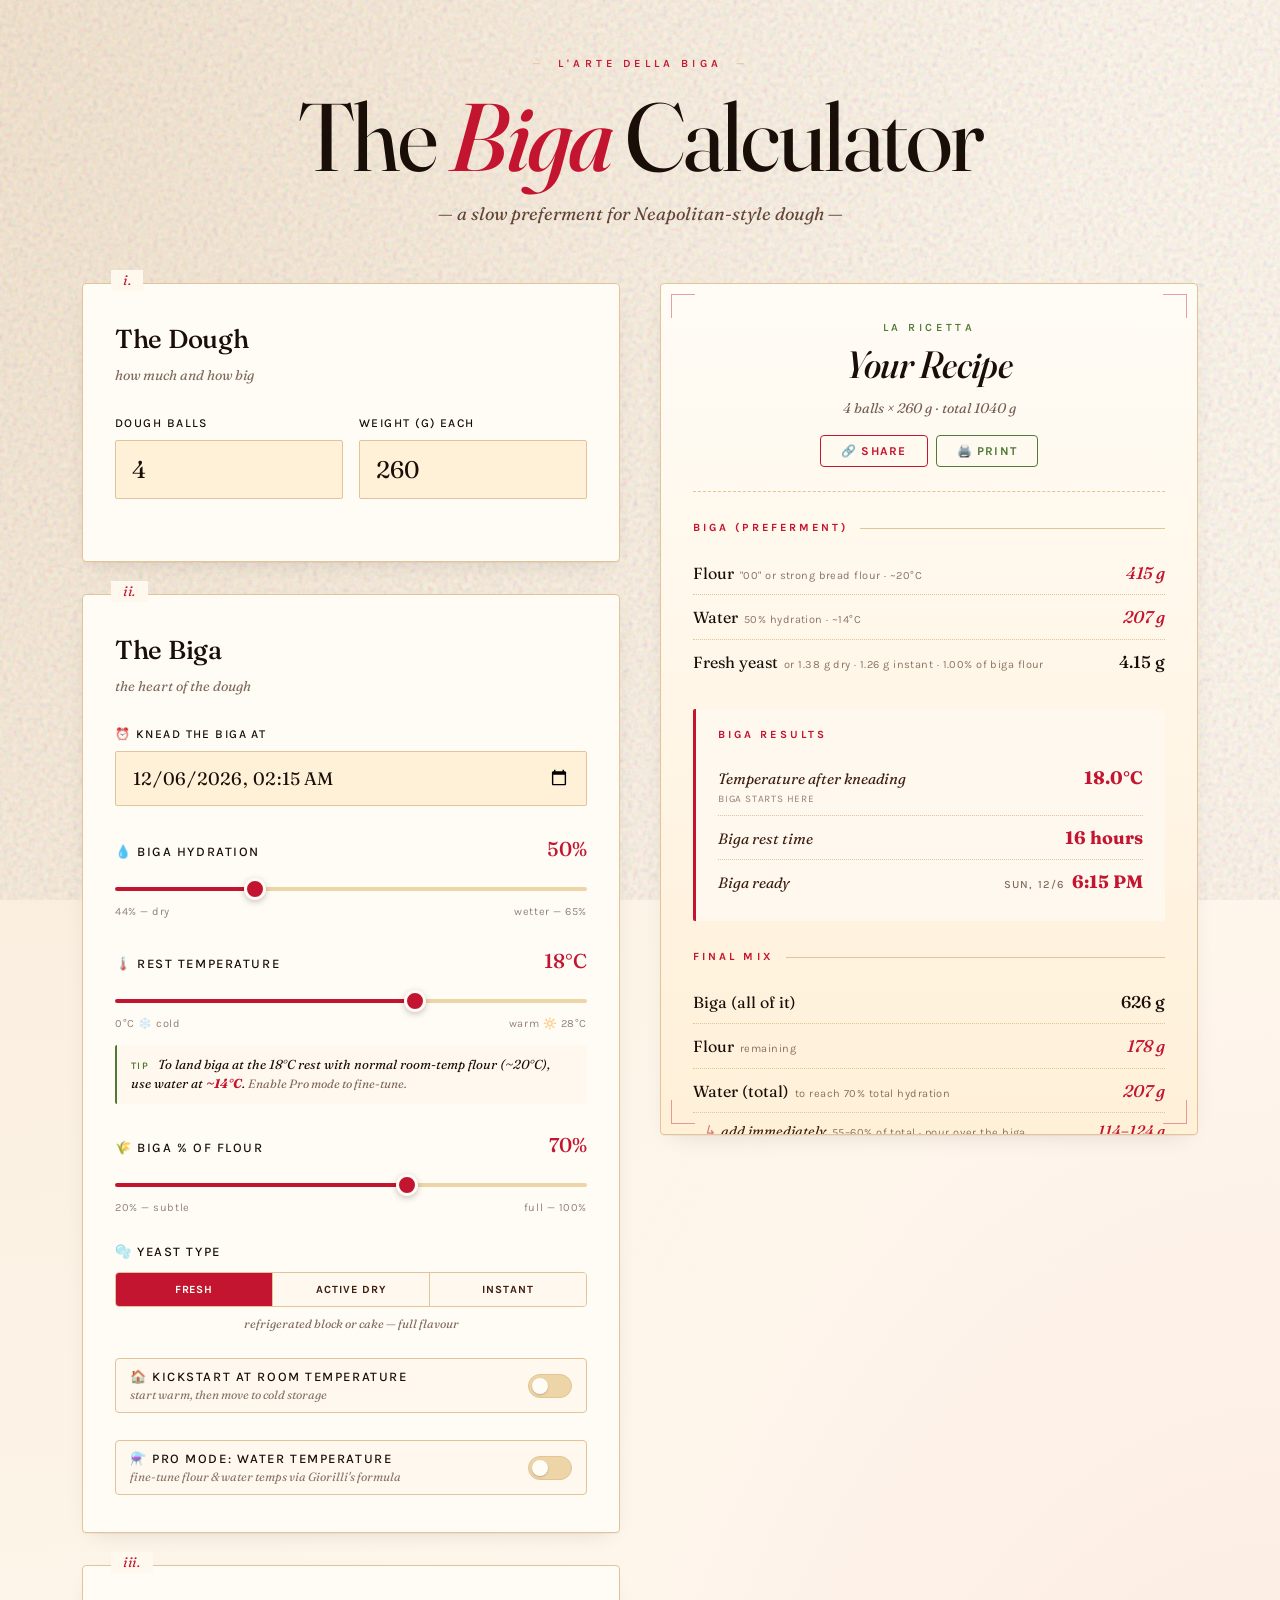
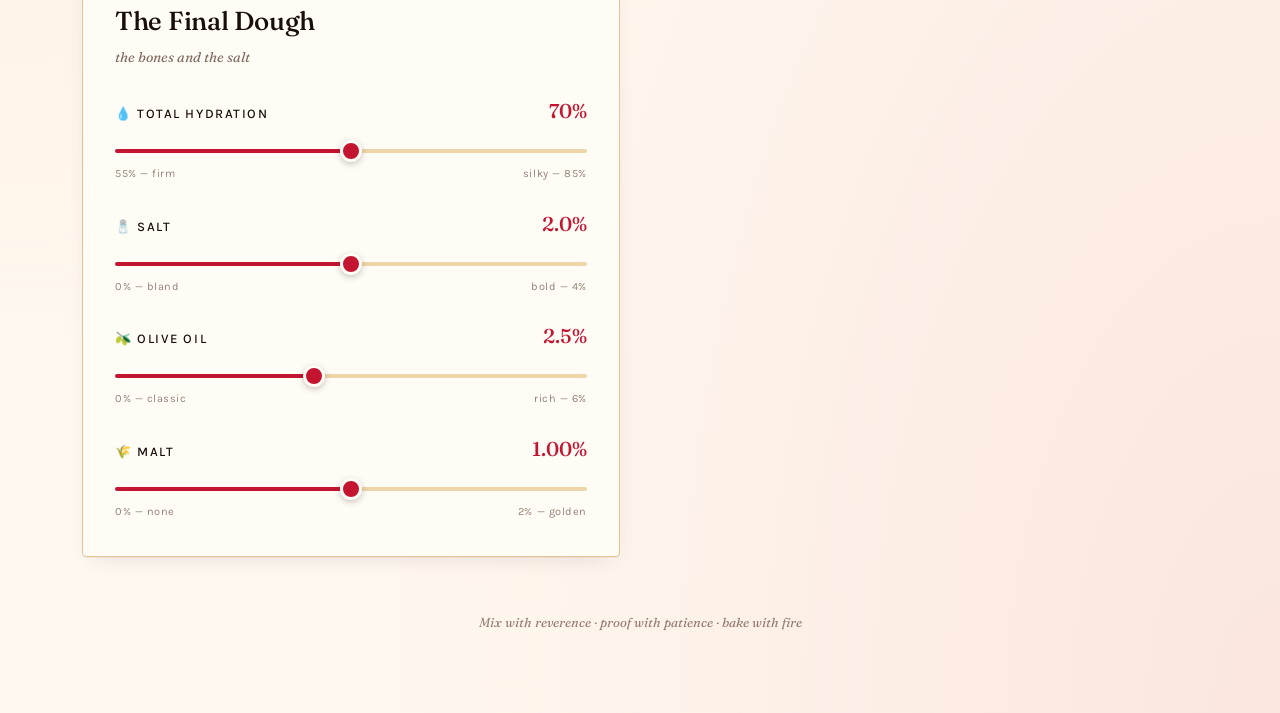
==== commit b63db575: "Improve low-yeast fermentation model + extend slider to 0.2% - yeast slider minimum: 0.3% → 0.2% - b" ====
--- a/index.html
+++ b/index.html
@@ -162,8 +162,8 @@
                   <span class="label-text">🫧 Fresh Yeast</span>
                   <span class="label-value" id="yeastPctVal">1.0%</span>
                 </div>
-                <input type="range" id="yeastPct" min="0.3" max="2.0" value="1.0" step="0.05" />
-                <div class="range-bounds"><span>0.3% — slow</span><span>active — 2.0%</span></div>
+                <input type="range" id="yeastPct" min="0.2" max="2.0" value="1.0" step="0.05" />
+                <div class="range-bounds"><span>0.2% — slow</span><span>active — 2.0%</span></div>
               </div>
               <div class="pro-readout" id="proReadout"></div>
             </div>
--- a/biga.css
+++ b/biga.css
@@ -657,9 +657,22 @@
   .tab-btn + .tab-btn { border-left: 1px solid var(--rule); }
   .tab-btn.active { background: var(--terracotta); color: var(--paper); }
 
-  /* Show/hide panes */
-  .tab-pane { display: none !important; }
-  .tab-pane.active { display: block !important; }
+  /* Hide/show panes without display:none — iOS Safari resets <input> values
+     (and fires change events) whenever a parent goes from none → block.
+     Keep both panes rendered; use visibility + positioning to hide the inactive one. */
+  .grid { position: relative; }
+  .tab-pane {
+    display: block !important;      /* always rendered — inputs keep their values */
+    position: absolute !important;  /* pull out of flow when inactive */
+    top: 0; left: 0; width: 100%;
+    visibility: hidden;
+    pointer-events: none;
+  }
+  .tab-pane.active {
+    position: relative !important;  /* back in normal flow */
+    visibility: visible;
+    pointer-events: auto;
+  }
 
   /* Recipe card: remove desktop sticky/scroll styles */
   .recipe { max-height: none; overflow-y: visible; }
@@ -720,7 +733,12 @@
   .grid > :first-child { display: none !important; }
 
   /* ── 4. Force recipe pane visible (overrides mobile tab hiding) ── */
-  .tab-pane[data-pane="recipe"] { display: block !important; }
+  .tab-pane[data-pane="recipe"] {
+    display: block !important;
+    position: static !important;   /* reset mobile absolute positioning */
+    visibility: visible !important;
+    pointer-events: auto !important;
+  }
 
   /* ── 5. Recipe card: 2-column layout (ingredients | timeline) ── */
   .recipe {
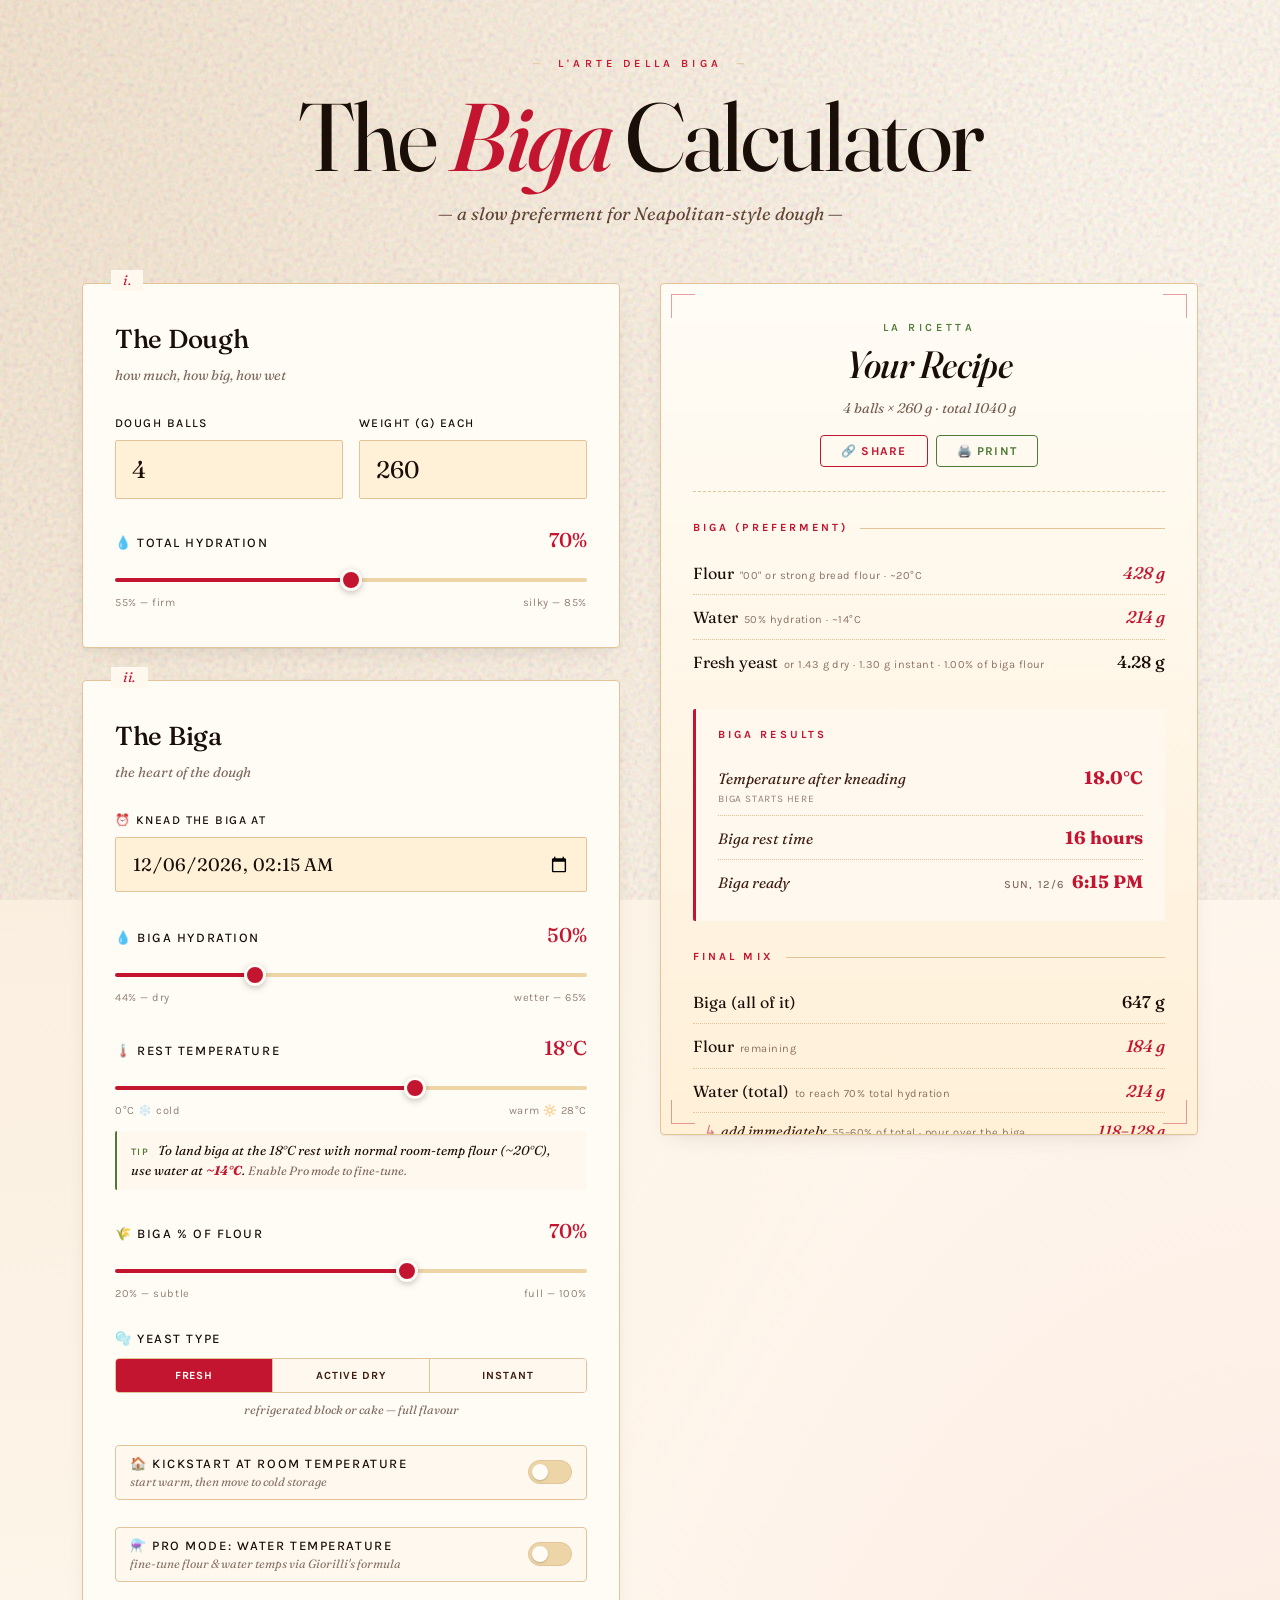
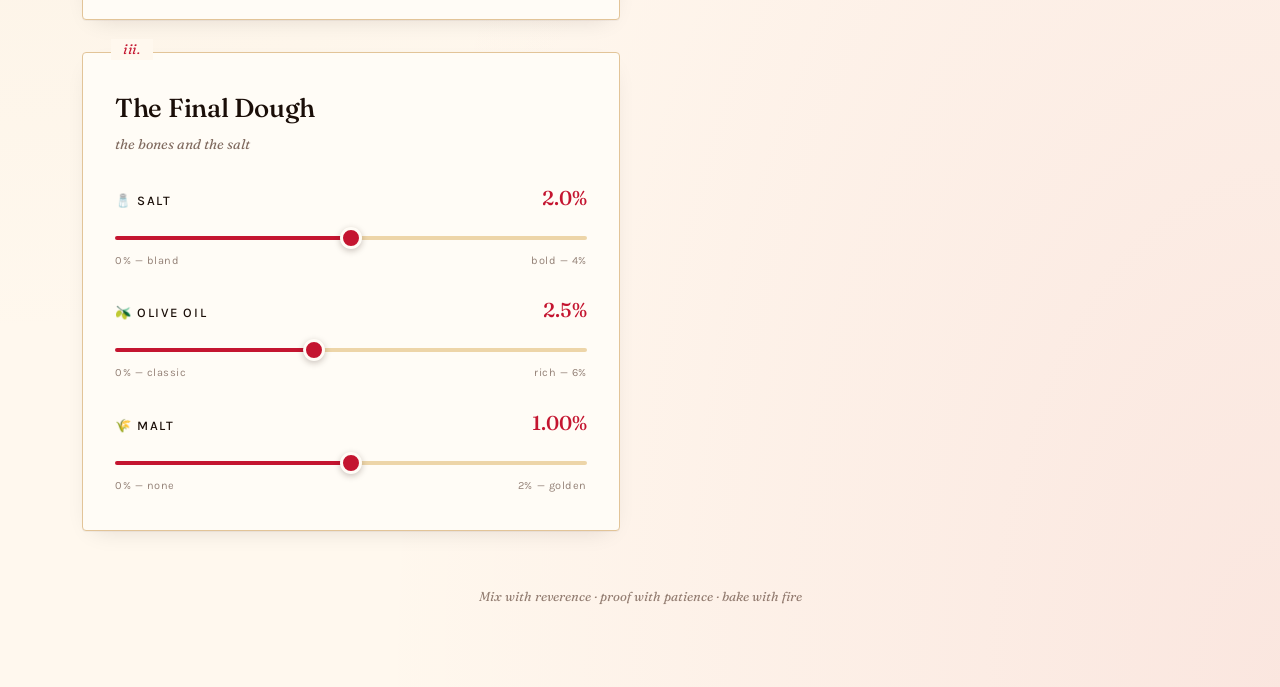
==== commit 34d79a14: "Move Total Hydration slider to Panel i (The Dough) Hydration is as fundamental as ball count and wei" ====
--- a/index.html
+++ b/index.html
@@ -30,7 +30,7 @@
         <div class="panel" style="margin-bottom: 32px;">
           <span class="panel-number">i.</span>
           <h2 class="panel-title">The Dough</h2>
-          <p class="panel-sub">how much and how big</p>
+          <p class="panel-sub">how much, how big, how wet</p>
           <div class="number-row">
             <div class="number-field">
               <label for="balls">Dough balls</label>
@@ -40,6 +40,15 @@
               <label for="ballWeight">Weight (g) each</label>
               <input type="number" id="ballWeight" value="260" min="100" max="500" />
             </div>
+          </div>
+
+          <div class="section">
+            <div class="section-label">
+              <span class="label-text">💧 Total Hydration</span>
+              <span class="label-value" id="totalHydVal">70%</span>
+            </div>
+            <input type="range" id="totalHyd" min="55" max="85" value="70" step="1" />
+            <div class="range-bounds"><span>55% — firm</span><span>silky — 85%</span></div>
           </div>
         </div>
 
@@ -181,15 +190,6 @@
           <span class="panel-number">iii.</span>
           <h2 class="panel-title">The Final Dough</h2>
           <p class="panel-sub">the bones and the salt</p>
-
-          <div class="section">
-            <div class="section-label">
-              <span class="label-text">💧 Total Hydration</span>
-              <span class="label-value" id="totalHydVal">70%</span>
-            </div>
-            <input type="range" id="totalHyd" min="55" max="85" value="70" step="1" />
-            <div class="range-bounds"><span>55% — firm</span><span>silky — 85%</span></div>
-          </div>
 
           <div class="section">
             <div class="section-label">
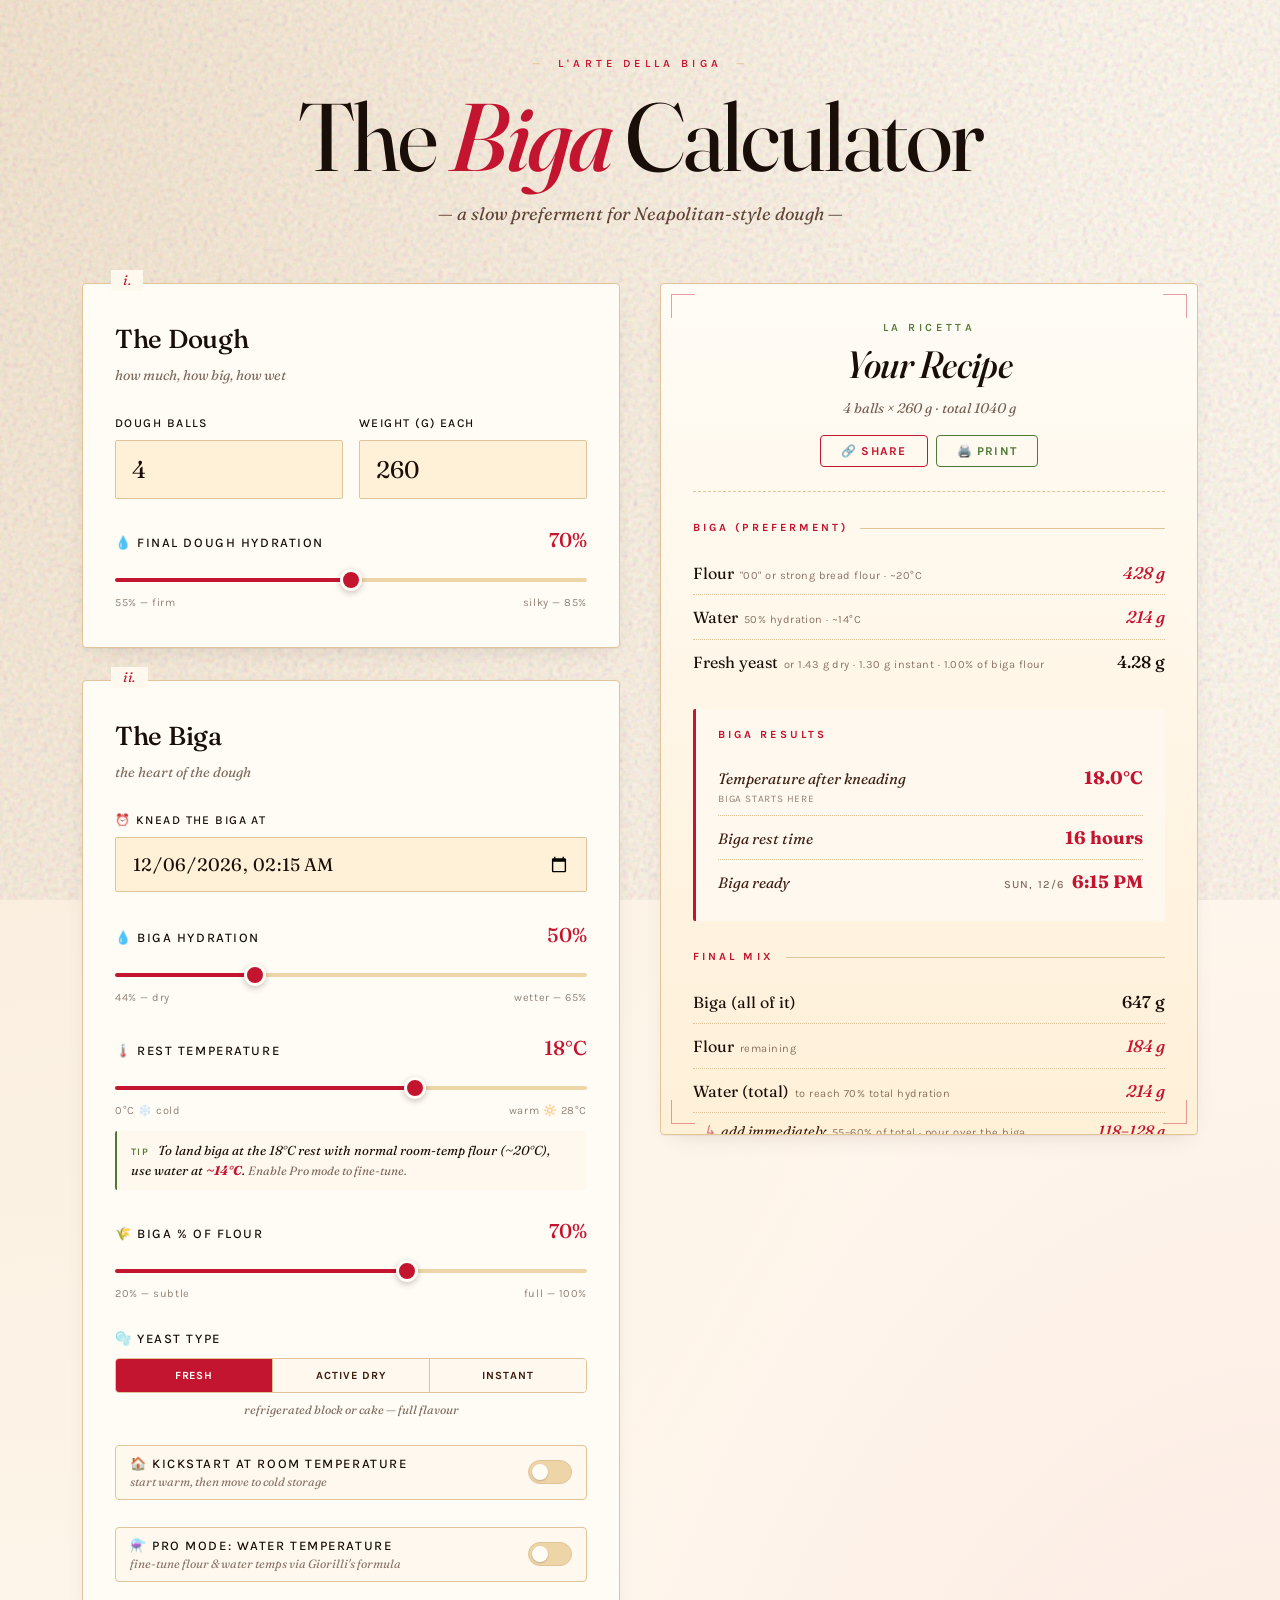
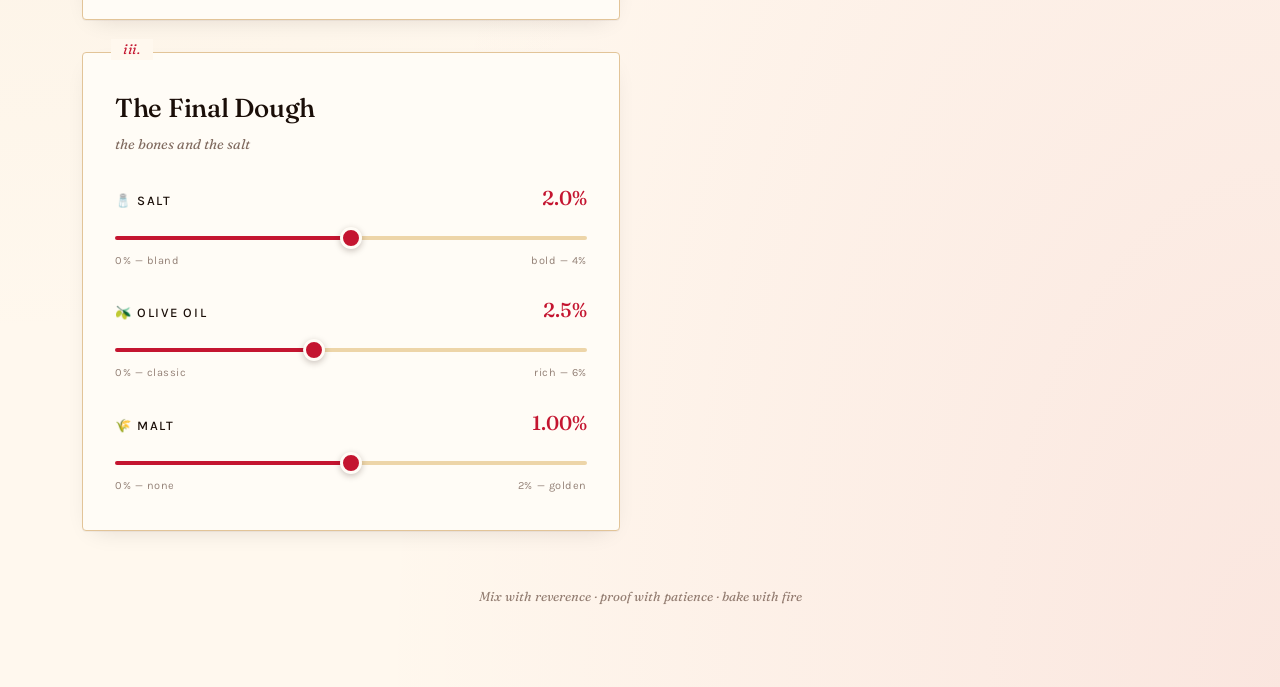
==== commit 37d6945c: "Add mini track affordance + rename Total Hydration label - Each control row on mobile now shows a sm" ====
--- a/index.html
+++ b/index.html
@@ -44,7 +44,7 @@
 
           <div class="section">
             <div class="section-label">
-              <span class="label-text">💧 Total Hydration</span>
+              <span class="label-text">💧 Final Dough Hydration</span>
               <span class="label-value" id="totalHydVal">70%</span>
             </div>
             <input type="range" id="totalHyd" min="55" max="85" value="70" step="1" />
--- a/biga.css
+++ b/biga.css
@@ -611,6 +611,89 @@
   font-size: 13px; color: var(--espresso-2); opacity: .55;
 }
 
+/* ---- Bottom sheet ---- */
+.bs-overlay {
+  position: fixed; inset: 0; z-index: 400;
+  background: rgba(26, 14, 8, 0.55);
+  display: flex; align-items: flex-end;
+  visibility: hidden; opacity: 0; pointer-events: none;
+  transition: opacity 0.25s ease, visibility 0s linear 0.28s;
+}
+.bs-overlay.bs-open {
+  visibility: visible; opacity: 1; pointer-events: auto;
+  transition-delay: 0s;
+}
+.bs-sheet {
+  width: 100%;
+  background: var(--paper);
+  border-radius: 20px 20px 0 0;
+  padding: 0 28px 40px;
+  box-shadow: 0 -4px 32px rgba(26, 14, 8, .22);
+  position: relative;
+  transform: translateY(100%);
+  transition: transform 0.28s cubic-bezier(0.34, 1.16, 0.64, 1);
+}
+@supports (padding-bottom: env(safe-area-inset-bottom)) {
+  .bs-sheet { padding-bottom: max(40px, env(safe-area-inset-bottom)); }
+}
+.bs-overlay.bs-open .bs-sheet { transform: translateY(0); }
+.bs-handle {
+  width: 40px; height: 4px;
+  background: var(--tan-light);
+  border-radius: 2px;
+  margin: 14px auto 20px;
+}
+.bs-close {
+  position: absolute; top: 16px; right: 22px;
+  width: 32px; height: 32px;
+  border: none; background: var(--cream-soft); border-radius: 50%;
+  color: var(--espresso); font-size: 15px; cursor: pointer;
+  display: flex; align-items: center; justify-content: center;
+  -webkit-tap-highlight-color: transparent; transition: background .15s;
+}
+.bs-close:active { background: var(--tan-light); }
+.bs-label-text {
+  font-family: 'Karla', sans-serif; font-size: 12px; font-weight: 500;
+  text-transform: uppercase; letter-spacing: .12em;
+  color: var(--espresso-2); opacity: .65; margin-bottom: 8px;
+}
+.bs-value-display {
+  font-family: 'Fraunces', serif; font-size: 52px; font-weight: 500;
+  line-height: 1; color: var(--terracotta); text-align: center;
+  margin-bottom: 28px; min-height: 56px;
+  font-variation-settings: 'opsz' 48;
+}
+.bs-slider { width: 100%; display: block; }
+.bs-range-bounds {
+  display: flex; justify-content: space-between; margin-top: 6px;
+  font-family: 'Karla', sans-serif; font-size: 11px;
+  color: var(--espresso-2); opacity: .55;
+}
+.bs-right {
+  display: inline-flex; align-items: center;
+  gap: 8px; flex-shrink: 0;
+}
+.bs-chevron {
+  display: none;
+  color: var(--terracotta); font-size: 20px; opacity: .7; line-height: 1;
+}
+.bs-mini-track {
+  display: none;
+  width: 40px; height: 3px;
+  background: var(--tan-light);
+  border-radius: 2px;
+  overflow: hidden;
+  flex-shrink: 0;
+}
+.bs-mini-fill {
+  height: 100%;
+  background: var(--terracotta);
+  opacity: .55;
+  border-radius: 2px;
+  transition: width .08s;
+}
+.bs-trigger { -webkit-tap-highlight-color: transparent; }
+
 /* ---------- Mobile tabs ---------- */
 .mobile-tabs { display: none; }
 
@@ -702,6 +785,23 @@
 
   /* Smaller value readout inside collapsed sections */
   .controls-collapse .label-value { font-size: 17px; }
+
+  /* ---- Bottom sheet (replaces sliders on touch screens) ---- */
+  /* Hide slider track + min/max labels — the sheet has its own */
+  .section > input[type="range"],
+  .section .range-bounds { display: none !important; }
+
+  /* Align label row center (chevron is taller than baseline text) */
+  .section-label { align-items: center; }
+
+  /* Show chevron, mini track, and make row tappable */
+  .bs-trigger { cursor: pointer; }
+  .bs-chevron { display: inline-flex; align-items: center; }
+  .bs-mini-track { display: block; }
+
+  /* Give the whole label row a bit more breathing room */
+  .section { margin-bottom: 20px; }
+  .section-label { margin-bottom: 0; }
 }
 
 /* ---------- Print ---------- */
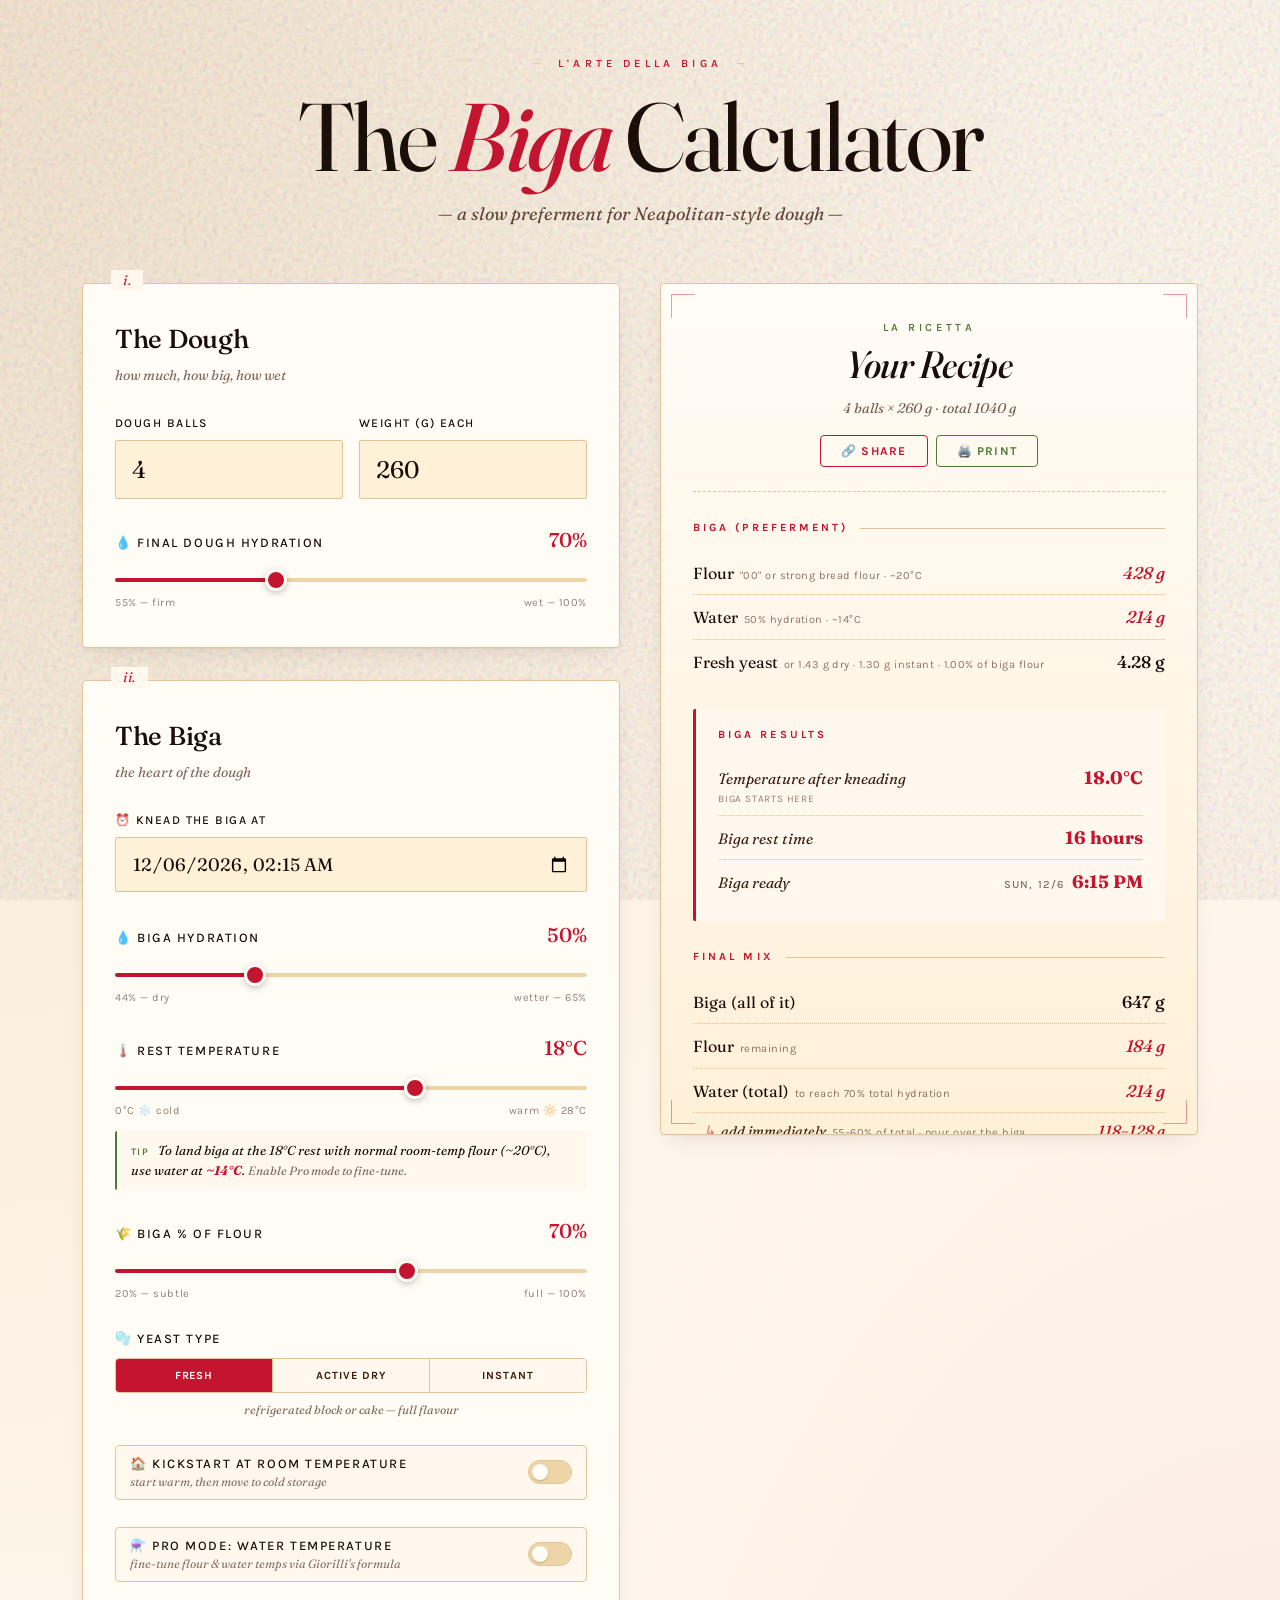
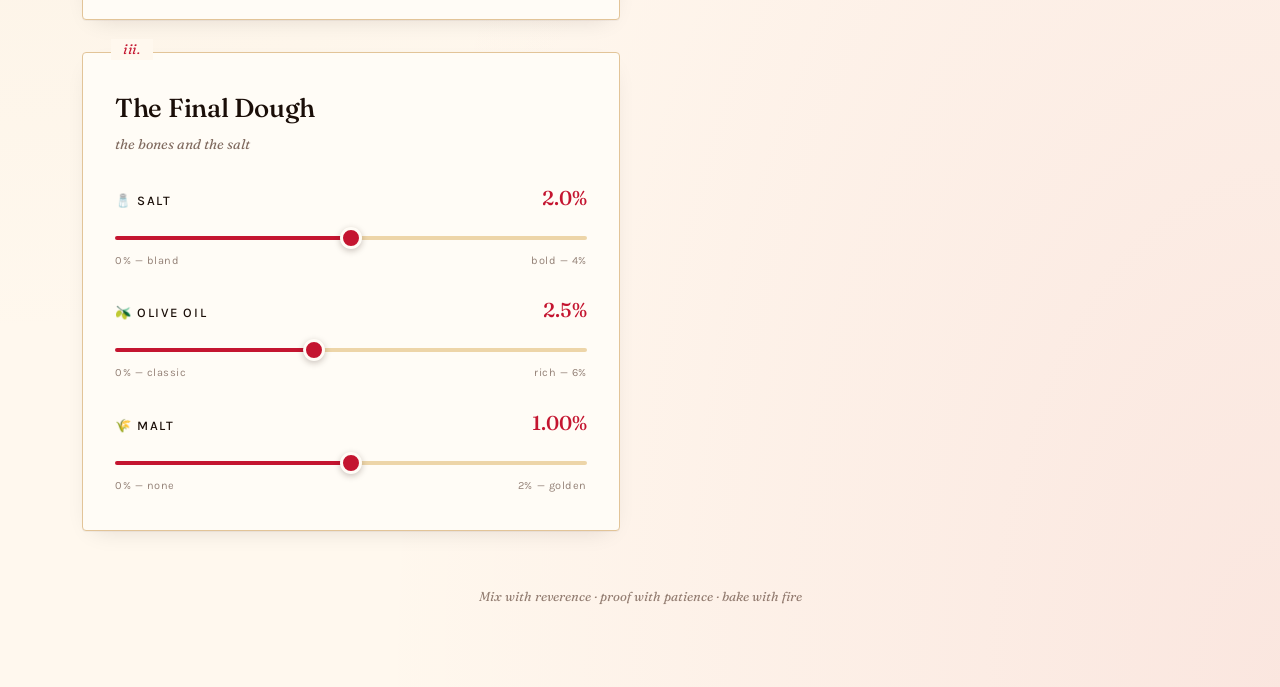
==== commit f38c25c3: "Add confirm/cancel to bottom sheet; bump totalHyd max to 100% Sheet now shows ✕ (left, cancel) and ✓" ====
--- a/index.html
+++ b/index.html
@@ -47,8 +47,8 @@
               <span class="label-text">💧 Final Dough Hydration</span>
               <span class="label-value" id="totalHydVal">70%</span>
             </div>
-            <input type="range" id="totalHyd" min="55" max="85" value="70" step="1" />
-            <div class="range-bounds"><span>55% — firm</span><span>silky — 85%</span></div>
+            <input type="range" id="totalHyd" min="55" max="100" value="70" step="1" />
+            <div class="range-bounds"><span>55% — firm</span><span>wet — 100%</span></div>
           </div>
         </div>
 
--- a/biga.css
+++ b/biga.css
@@ -641,21 +641,38 @@
   width: 40px; height: 4px;
   background: var(--tan-light);
   border-radius: 2px;
-  margin: 14px auto 20px;
-}
-.bs-close {
-  position: absolute; top: 16px; right: 22px;
-  width: 32px; height: 32px;
-  border: none; background: var(--cream-soft); border-radius: 50%;
-  color: var(--espresso); font-size: 15px; cursor: pointer;
+  margin: 14px auto 16px;
+}
+.bs-sheet-header {
+  display: flex;
+  align-items: center;
+  justify-content: space-between;
+  margin-bottom: 20px;
+}
+.bs-cancel, .bs-confirm {
+  width: 38px; height: 38px;
+  border: none; border-radius: 50%;
+  font-size: 18px; cursor: pointer;
   display: flex; align-items: center; justify-content: center;
-  -webkit-tap-highlight-color: transparent; transition: background .15s;
-}
-.bs-close:active { background: var(--tan-light); }
+  -webkit-tap-highlight-color: transparent;
+  transition: background .15s, transform .1s;
+  flex-shrink: 0;
+}
+.bs-cancel {
+  background: var(--cream-soft);
+  color: var(--espresso-2);
+}
+.bs-cancel:active { background: var(--tan-light); }
+.bs-confirm {
+  background: var(--terracotta);
+  color: var(--paper);
+}
+.bs-confirm:active { background: var(--terracotta-d); transform: scale(.92); }
 .bs-label-text {
-  font-family: 'Karla', sans-serif; font-size: 12px; font-weight: 500;
-  text-transform: uppercase; letter-spacing: .12em;
-  color: var(--espresso-2); opacity: .65; margin-bottom: 8px;
+  font-family: 'Karla', sans-serif; font-size: 11px; font-weight: 600;
+  text-transform: uppercase; letter-spacing: .14em;
+  color: var(--espresso-2); opacity: .6;
+  text-align: center; flex: 1; padding: 0 8px;
 }
 .bs-value-display {
   font-family: 'Fraunces', serif; font-size: 52px; font-weight: 500;
@@ -676,21 +693,20 @@
 .bs-chevron {
   display: none;
   color: var(--terracotta); font-size: 20px; opacity: .7; line-height: 1;
+  flex-shrink: 0;
 }
 .bs-mini-track {
   display: none;
-  width: 40px; height: 3px;
-  background: var(--tan-light);
-  border-radius: 2px;
-  overflow: hidden;
+  width: 64px; height: 6px;
+  border-radius: 3px;
   flex-shrink: 0;
-}
-.bs-mini-fill {
-  height: 100%;
-  background: var(--terracotta);
-  opacity: .55;
-  border-radius: 2px;
-  transition: width .08s;
+  background: linear-gradient(
+    to right,
+    var(--terracotta) 0%,
+    var(--terracotta) var(--fill, 50%),
+    var(--tan-light)  var(--fill, 50%),
+    var(--tan-light)  100%
+  );
 }
 .bs-trigger { -webkit-tap-highlight-color: transparent; }
 
@@ -794,12 +810,27 @@
   /* Align label row center (chevron is taller than baseline text) */
   .section-label { align-items: center; }
 
-  /* Show chevron, mini track, and make row tappable */
-  .bs-trigger { cursor: pointer; }
+  /* Show chevron + mini track */
   .bs-chevron { display: inline-flex; align-items: center; }
   .bs-mini-track { display: block; }
 
-  /* Give the whole label row a bit more breathing room */
+  /* Adjustable rows: render as tappable cards */
+  .bs-trigger {
+    cursor: pointer;
+    background: var(--cream-soft);
+    border: 1px solid var(--rule);
+    border-radius: 8px;
+    padding: 13px 14px;
+    margin-bottom: 0;
+    transition: border-color .15s, background .15s;
+  }
+  .bs-trigger:active {
+    background: var(--cream);
+    border-color: var(--terracotta);
+  }
+
+  /* Tighter section spacing — cards provide their own visual rhythm */
+  .has-bs-trigger { margin-bottom: 10px; }
   .section { margin-bottom: 20px; }
   .section-label { margin-bottom: 0; }
 }
